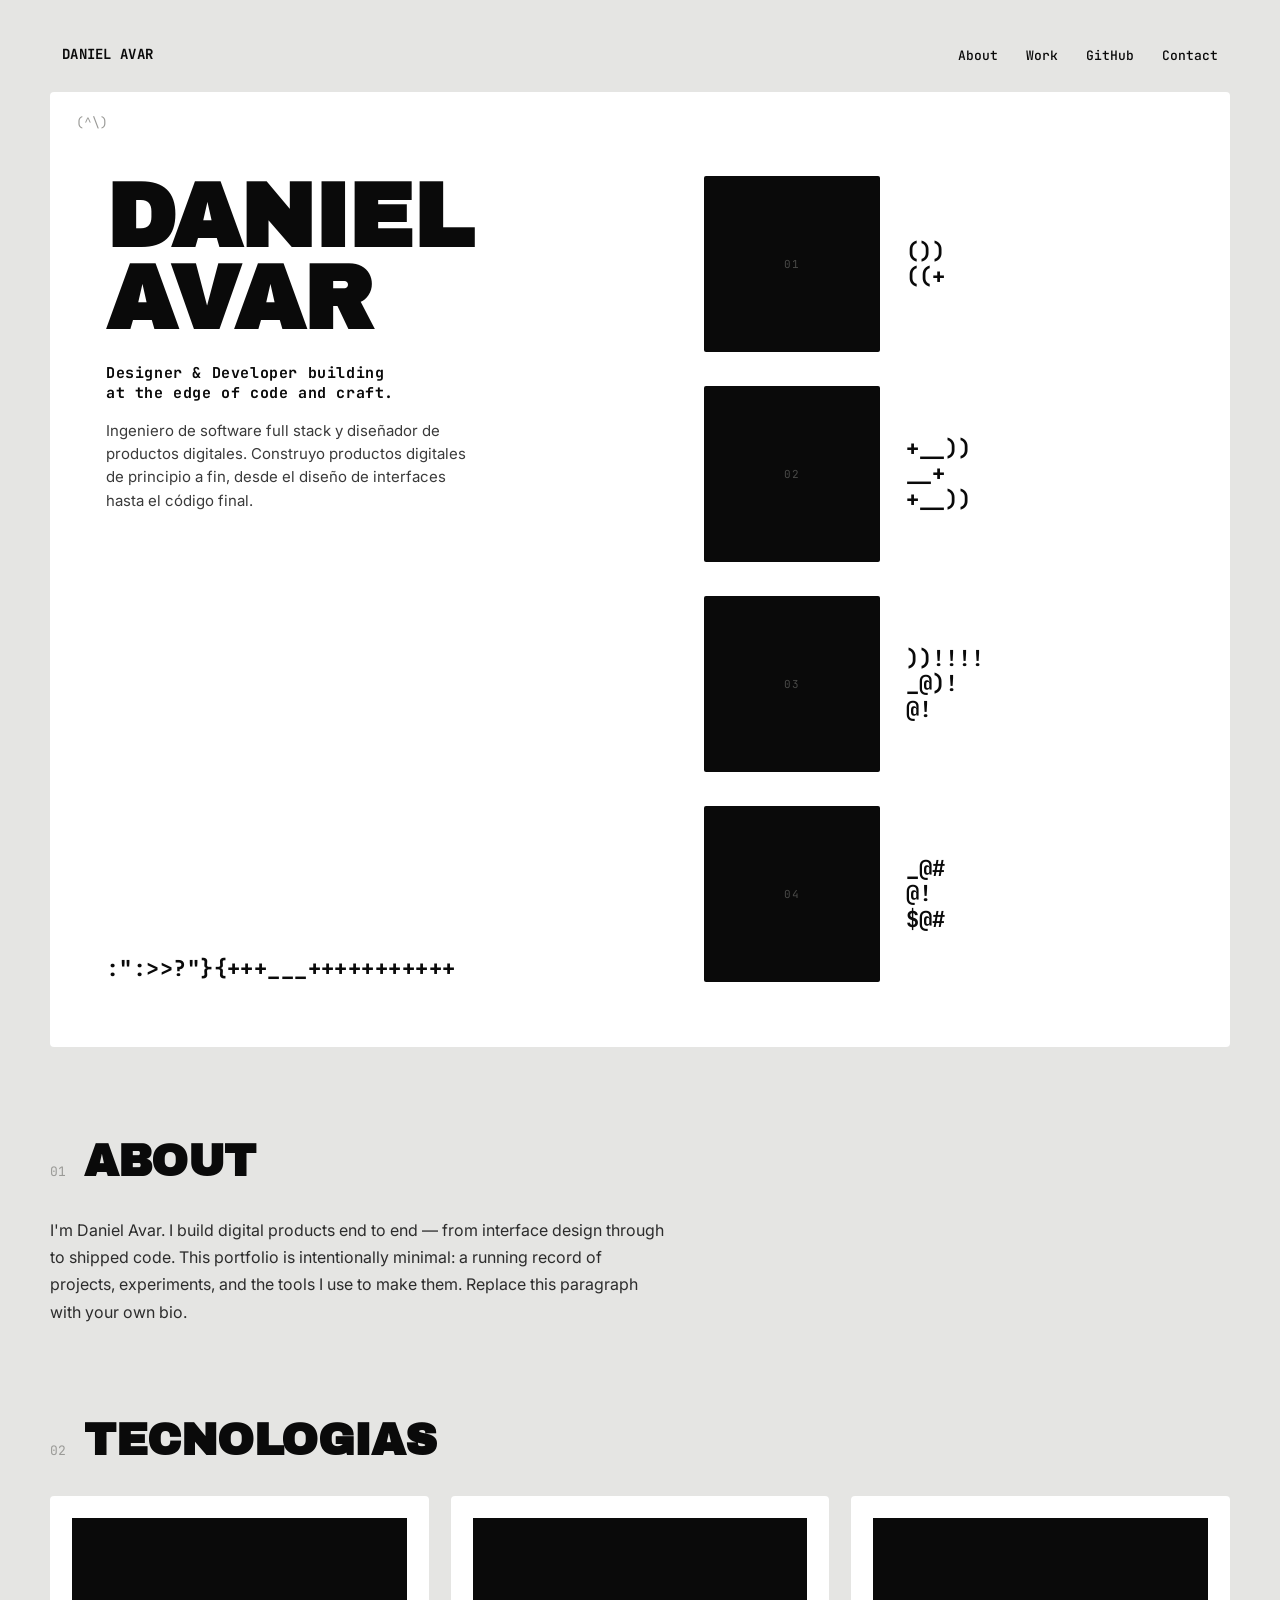
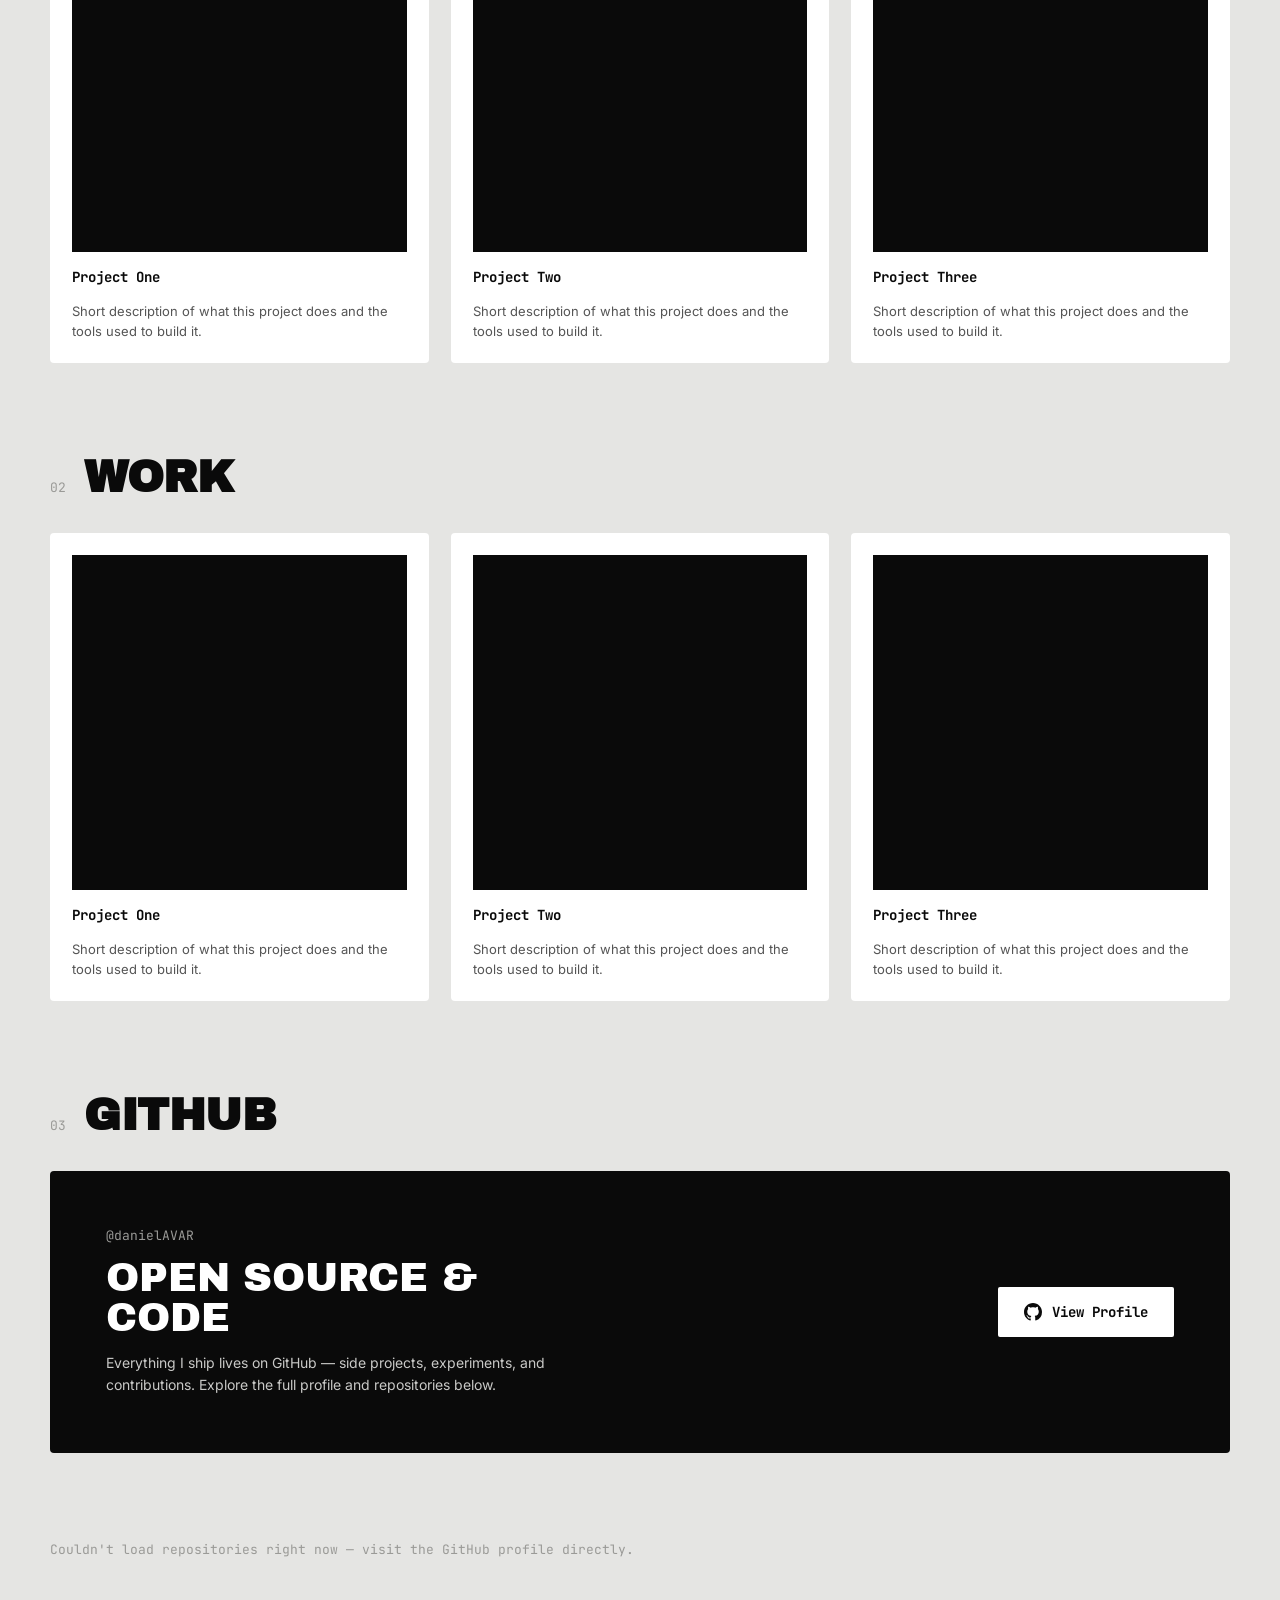
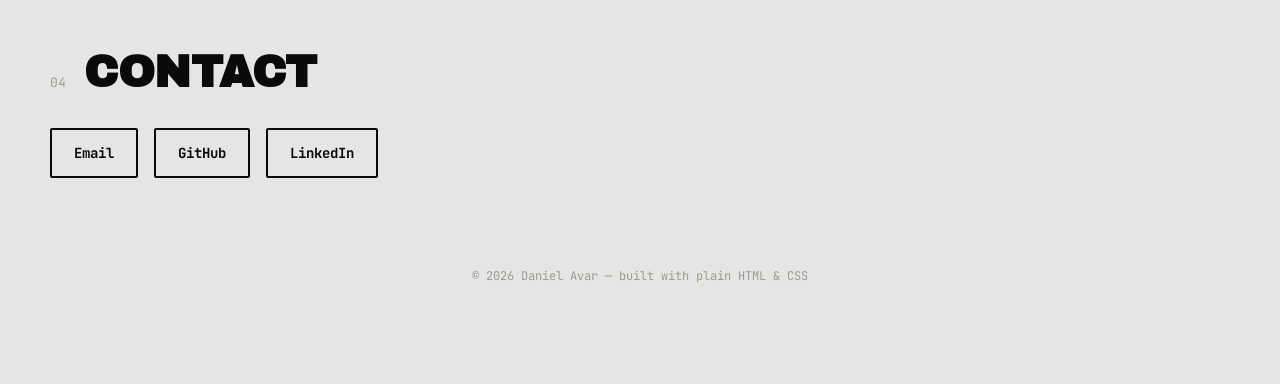
==== index.html @ 2616671c "initial commit" ====
<!DOCTYPE html>
<html lang="en">
<head>
<meta charset="UTF-8">
<meta name="viewport" content="width=device-width, initial-scale=1.0">
<title>Daniel Avar — Portfolio</title>
<link rel="preconnect" href="https://fonts.googleapis.com">
<link rel="preconnect" href="https://fonts.gstatic.com" crossorigin>
<link href="https://fonts.googleapis.com/css2?family=Archivo+Black&family=JetBrains+Mono:wght@500;700&family=Inter:wght@400;500;600;700&display=swap" rel="stylesheet">
<link rel="stylesheet" href="style.css">
<script src="script.js" defer></script>
</head>
<body>
<div class="wrap">

  <!-- NAV -->
  <nav class="nav">
    <div class="nav-name">DANIEL AVAR</div>
    <ul class="nav-links">
      <li><a href="#about">About</a></li>
      <li><a href="#work">Work</a></li>
      <li><a href="#github">GitHub</a></li>
      <li><a href="#contact">Contact</a></li>
    </ul>
  </nav>

  <!-- HERO / SLIDE-STYLE CARD -->
  <div class="card" id="top">
    <div class="page-index">(^\)</div>

    <div class="hero-grid">
      <div>
        <h1 class="title">Daniel<br>Avar</h1>
        <div class="role">Designer &amp; Developer building at the edge of code and craft.</div>
        <div class="blurb">
          Ingeniero de software full stack y diseñador de productos digitales. Construyo productos digitales de principio a fin, desde el diseño de interfaces hasta el código final.
        </div>
      </div>

      <div class="stack">
        <div class="stack-row">
          <div class="square"><span>01</span></div>
          <div class="glyphs">())<br>((+</div>
        </div>
        <div class="stack-row">
          <div class="square"><span>02</span></div>
          <div class="glyphs">+__))<br>__+<br>+__))</div>
        </div>
        <div class="stack-row">
          <div class="square"><span>03</span></div>
          <div class="glyphs">))!!!!<br>_@)!<br>@!</div>
        </div>
        <div class="stack-row">
          <div class="square"><span>04</span></div>
          <div class="glyphs">_@#<br>@!<br>$@#</div>
        </div>
        
      </div>
    </div>

    <div class="glyph-row">:":&gt;&gt;?"}{+++___+++++++++++</div>
  </div>

  <!-- ABOUT -->
  <section class="section" id="about">
    <div class="section-head">
      <span class="section-num">01</span>
      <h2 class="section-title">About</h2>
    </div>
    <p class="about-body">
      I'm Daniel Avar. I build digital products end to end — from interface
      design through to shipped code. This portfolio is intentionally minimal:
      a running record of projects, experiments, and the tools I use to make them.
      Replace this paragraph with your own bio.
    </p>
  </section>

  <!-- WORK / PROJECTS -->
  <section class="section" id="work">
    <div class="section-head">
      <span class="section-num">02</span>
      <h2 class="section-title">TECNOLOGIAS</h2>
    </div>
    <div class="projects">
      <div class="project-card">
        <div class="project-thumb"></div>
        <div class="project-name">Project One</div>
        <div class="project-desc">Short description of what this project does and the tools used to build it.</div>
      </div>
      <div class="project-card">
        <div class="project-thumb"></div>
        <div class="project-name">Project Two</div>
        <div class="project-desc">Short description of what this project does and the tools used to build it.</div>
      </div>
      <div class="project-card">
        <div class="project-thumb"></div>
        <div class="project-name">Project Three</div>
        <div class="project-desc">Short description of what this project does and the tools used to build it.</div>
      </div>
    </div>
  </section>

  <section class="section" id="work">
    <div class="section-head">
      <span class="section-num">02</span>
      <h2 class="section-title">Work</h2>
    </div>
    <div class="projects">
      <div class="project-card">
        <div class="project-thumb"></div>
        <div class="project-name">Project One</div>
        <div class="project-desc">Short description of what this project does and the tools used to build it.</div>
      </div>
      <div class="project-card">
        <div class="project-thumb"></div>
        <div class="project-name">Project Two</div>
        <div class="project-desc">Short description of what this project does and the tools used to build it.</div>
      </div>
      <div class="project-card">
        <div class="project-thumb"></div>
        <div class="project-name">Project Three</div>
        <div class="project-desc">Short description of what this project does and the tools used to build it.</div>
      </div>
    </div>
  </section>

  <!-- GITHUB -->
  <section class="section" id="github">
    <div class="section-head">
      <span class="section-num">03</span>
      <h2 class="section-title">GitHub</h2>
    </div>

    <div class="github-card">
      <div class="github-left">
        <div class="github-eyebrow">@danielAVAR</div>
        <div class="github-title">Open Source &amp; Code</div>
        <div class="github-desc">
          Everything I ship lives on GitHub — side projects, experiments, and
          contributions. Explore the full profile and repositories below.
        </div>
      </div>
      <a class="github-btn" href="https://github.com/danielAVAR" target="_blank" rel="noopener noreferrer">
        <svg viewBox="0 0 16 16" fill="currentColor" aria-hidden="true"><path d="M8 0C3.58 0 0 3.58 0 8c0 3.54 2.29 6.53 5.47 7.59.4.07.55-.17.55-.38
          0-.19-.01-.82-.01-1.49-2.01.37-2.53-.49-2.69-.94-.09-.23-.48-.94-.82-1.13-.28-.15-.68-.52-.01-.53.63-.01 1.08.58
          1.23.82.72 1.21 1.87.87 2.33.66.07-.52.28-.87.51-1.07-1.78-.2-3.64-.89-3.64-3.95
          0-.87.31-1.59.82-2.15-.08-.2-.36-1.02.08-2.12 0 0 .67-.21 2.2.82.64-.18 1.32-.27 2-.27.68
          0 1.36.09 2 .27 1.53-1.04 2.2-.82 2.2-.82.44 1.1.16 1.92.08 2.12.51.56.82 1.27.82
          2.15 0 3.07-1.87 3.75-3.65 3.95.29.25.54.73.54 1.48 0 1.07-.01 1.93-.01 2.2
          0 .21.15.46.55.38A8.01 8.01 0 0 0 16 8c0-4.42-3.58-8-8-8Z"/></svg>
        View Profile
      </a>
    </div>

    <div class="repos" id="repo-list"></div>
    <div class="repos-status" id="repo-status">Loading public repositories…</div>
  </section>

  <!-- CONTACT -->
  <section class="section" id="contact">
    <div class="section-head">
      <span class="section-num">04</span>
      <h2 class="section-title">Contact</h2>
    </div>
    <div class="contact-row">
      <a class="contact-link" href="mailto:you@example.com">Email</a>
      <a class="contact-link" href="https://github.com/danielAVAR" target="_blank" rel="noopener noreferrer">GitHub</a>
      <a class="contact-link" href="#" target="_blank" rel="noopener noreferrer">LinkedIn</a>
    </div>
  </section>

  <footer>© <span id="year"></span> Daniel Avar — built with plain HTML &amp; CSS</footer>
</div>

</body>
</html>
---- style.css ----
:root{
    --bg: #e5e5e3;
    --card: #ffffff;
    --ink: #0a0a0a;
    --mono: #0a0a0a;
    --muted: #9a9a97;
    --square: #0a0a0a;
    --accent: #0a0a0a;
  }

  *{ box-sizing: border-box; margin:0; padding:0; }

  html{ scroll-behavior: smooth; }

  body{
    background: var(--bg);
    color: var(--ink);
    font-family: 'Inter', system-ui, sans-serif;
    min-height: 100vh;
    padding: 40px 24px 100px;
  }

  .wrap{ max-width: 1180px; margin: 0 auto; }

  /* ---------- NAV ---------- */
  .nav{
    display:flex;
    justify-content: space-between;
    align-items:center;
    padding: 4px 12px 28px;
  }
  .nav-name{
    font-family:'JetBrains Mono', monospace;
    font-weight:700;
    letter-spacing: 0.02em;
    font-size: 14px;
  }
  .nav-links{ display:flex; gap: 28px; list-style:none; }
  .nav-links a{
    font-family:'JetBrains Mono', monospace;
    font-size: 13px;
    font-weight: 500;
    color: var(--ink);
    text-decoration:none;
    border-bottom: 2px solid transparent;
    padding-bottom: 2px;
    transition: border-color .2s ease;
  }
  .nav-links a:hover, .nav-links a:focus-visible{ border-color: var(--ink); }

  /* ---------- HERO CARD (slide-style) ---------- */
  .card{
    background: var(--card);
    border-radius: 4px;
    position: relative;
    padding: 56px 56px 64px;
    overflow: hidden;
  }
  .page-index{
    position:absolute;
    top: 22px;
    left: 26px;
    font-family:'JetBrains Mono', monospace;
    font-size: 13px;
    color: var(--muted);
  }

  .hero-grid{
    display:grid;
    grid-template-rows: 730px;
    grid-template-columns: 1.1fr 0.9fr;
    gap: 24px;
    align-items:start;
    margin-top: 28px;
  }

  h1.title{
    font-family: 'Archivo Black', sans-serif;
    font-size: clamp(52px, 7vw, 92px);
    line-height: 0.92;
    letter-spacing: -0.01em;
    text-transform: uppercase;
  }

  .role{
    font-family:'JetBrains Mono', monospace;
    font-weight: 700;
    font-size: 15px;
    letter-spacing: 0.04em;
    margin-top: 22px;
    max-width: 34ch;
  }

  .blurb{
    font-family:'Inter', sans-serif;
    font-size: 15px;
    color: #3a3a3a;
    line-height: 1.55;
    max-width: 42ch;
    margin-top: 16px;
  }

  .glyph-row{
    margin-top: 48px;
    font-family:'JetBrains Mono', monospace;
    font-weight: 700;
    font-size: 22px;
    letter-spacing: 0.02em;
    word-break: break-all;
  }

  /* image / project stack */
  .stack{
    display:flex;
    flex-direction:column;
    gap: 34px;
  }
  .stack-row{
    display:grid;
    grid-template-columns: 176px 1fr;
    align-items:center;
    column-gap: 26px;
  }
  .square{
    width: 176px;
    height: 176px;
    background: var(--square);
    border-radius: 2px;
    display:flex;
    align-items:center;
    justify-content:center;
    position:relative;
    overflow:hidden;
  }
  .square span{
    font-family:'JetBrains Mono', monospace;
    color: #4a4a48;
    font-size: 11px;
    letter-spacing: 0.08em;
  }
  .glyphs{
    font-family:'JetBrains Mono', monospace;
    font-weight: 700;
    font-size: 22px;
    line-height: 1.15;
  }

  /* ---------- SECTION HEADERS ---------- */
  .section{
    margin-top: 90px;
  }
  .section-head{
    display:flex;
    align-items:baseline;
    gap: 18px;
    margin-bottom: 32px;
  }
  .section-num{
    font-family:'JetBrains Mono', monospace;
    color: var(--muted);
    font-size: 13px;
  }
  .section-title{
    font-family:'Archivo Black', sans-serif;
    text-transform: uppercase;
    font-size: clamp(28px, 4vw, 44px);
    letter-spacing: -0.01em;
  }

  /* ---------- ABOUT ---------- */
  .about-body{
    max-width: 62ch;
    font-size: 16px;
    line-height: 1.7;
    color: #2c2c2c;
  }

  /* ---------- PROJECTS ---------- */
  .projects{
    display:grid;
    grid-template-columns: repeat(auto-fit, minmax(240px, 1fr));
    gap: 22px;
  }
  .project-card{
    background: var(--card);
    border-radius: 4px;
    padding: 22px;
    display:flex;
    flex-direction:column;
    gap: 16px;
    transition: transform .2s ease;
  }
  .project-card:hover{ transform: translateY(-4px); }
  .project-thumb{
    width:100%;
    aspect-ratio: 1 / 1;
    background: var(--square);
  }
  .project-name{
    font-family:'JetBrains Mono', monospace;
    font-weight: 700;
    font-size: 14px;
  }
  .project-desc{
    font-size: 13px;
    color: #555;
    line-height: 1.5;
  }

  /* ---------- GITHUB SECTION ---------- */
  .github-card{
    background: var(--ink);
    color: #fff;
    border-radius: 4px;
    padding: 56px;
    display:flex;
    flex-wrap:wrap;
    justify-content: space-between;
    align-items:center;
    gap: 32px;
  }
  .github-left{ max-width: 46ch; }
  .github-eyebrow{
    font-family:'JetBrains Mono', monospace;
    color:#9a9a97;
    font-size: 13px;
    margin-bottom: 14px;
  }
  .github-title{
    font-family: 'Archivo Black', sans-serif;
    text-transform: uppercase;
    font-size: clamp(28px, 4vw, 40px);
    line-height: 1;
  }
  .github-desc{
    margin-top: 14px;
    font-size: 14px;
    color: #c9c9c7;
    line-height: 1.6;
  }
  .github-btn{
    font-family:'JetBrains Mono', monospace;
    font-weight:700;
    font-size: 14px;
    color: var(--ink);
    background: #fff;
    text-decoration:none;
    padding: 16px 26px;
    border-radius: 2px;
    display:inline-flex;
    align-items:center;
    gap: 10px;
    transition: transform .15s ease, background .2s ease;
  }
  .github-btn:hover{ background: #e5e5e3; transform: translateX(2px); }
  .github-btn svg{ width:18px; height:18px; }

  .repos{
    margin-top: 44px;
    display:grid;
    grid-template-columns: repeat(auto-fit, minmax(230px, 1fr));
    gap: 14px;
  }
  .repo-card{
    background: #171717;
    border: 1px solid #2a2a2a;
    border-radius: 3px;
    padding: 18px 20px;
  }
  .repo-name{
    font-family:'JetBrains Mono', monospace;
    font-weight:700;
    font-size: 14px;
    color:#fff;
    text-decoration:none;
  }
  .repo-name:hover{ text-decoration: underline; }
  .repo-desc{
    margin-top: 8px;
    font-size: 12.5px;
    color:#9a9a97;
    line-height: 1.5;
    min-height: 32px;
  }
  .repo-meta{
    margin-top: 12px;
    display:flex;
    gap: 14px;
    font-family:'JetBrains Mono', monospace;
    font-size: 11px;
    color:#7a7a78;
  }
  .repos-status{
    font-family:'JetBrains Mono', monospace;
    font-size: 13px;
    color:#9a9a97;
    margin-top: 44px;
  }

  /* ---------- CONTACT ---------- */
  .contact-row{
    display:flex;
    flex-wrap:wrap;
    gap: 16px;
  }
  .contact-link{
    font-family:'JetBrains Mono', monospace;
    font-weight: 700;
    font-size: 14px;
    color: var(--ink);
    text-decoration:none;
    padding: 14px 22px;
    border: 2px solid var(--ink);
    border-radius: 2px;
    transition: background .2s ease, color .2s ease;
  }
  .contact-link:hover{ background: var(--ink); color:#fff; }

  footer{
    margin-top: 90px;
    text-align:center;
    font-family:'JetBrains Mono', monospace;
    font-size: 12px;
    color: var(--muted);
  }

  @media (max-width: 720px){
    .hero-grid{ grid-template-columns: 1fr; }
    .card{ padding: 36px 22px 44px; }
    .stack-row{ grid-template-columns: 110px 1fr; column-gap:16px; }
    .square{ width:110px; height:110px; }
    .glyphs{ font-size:15px; }
    .glyph-row{ font-size:15px; }
    .github-card{ padding: 34px 24px; }
    .nav{ flex-direction:column; align-items:flex-start; gap:14px; }
  }
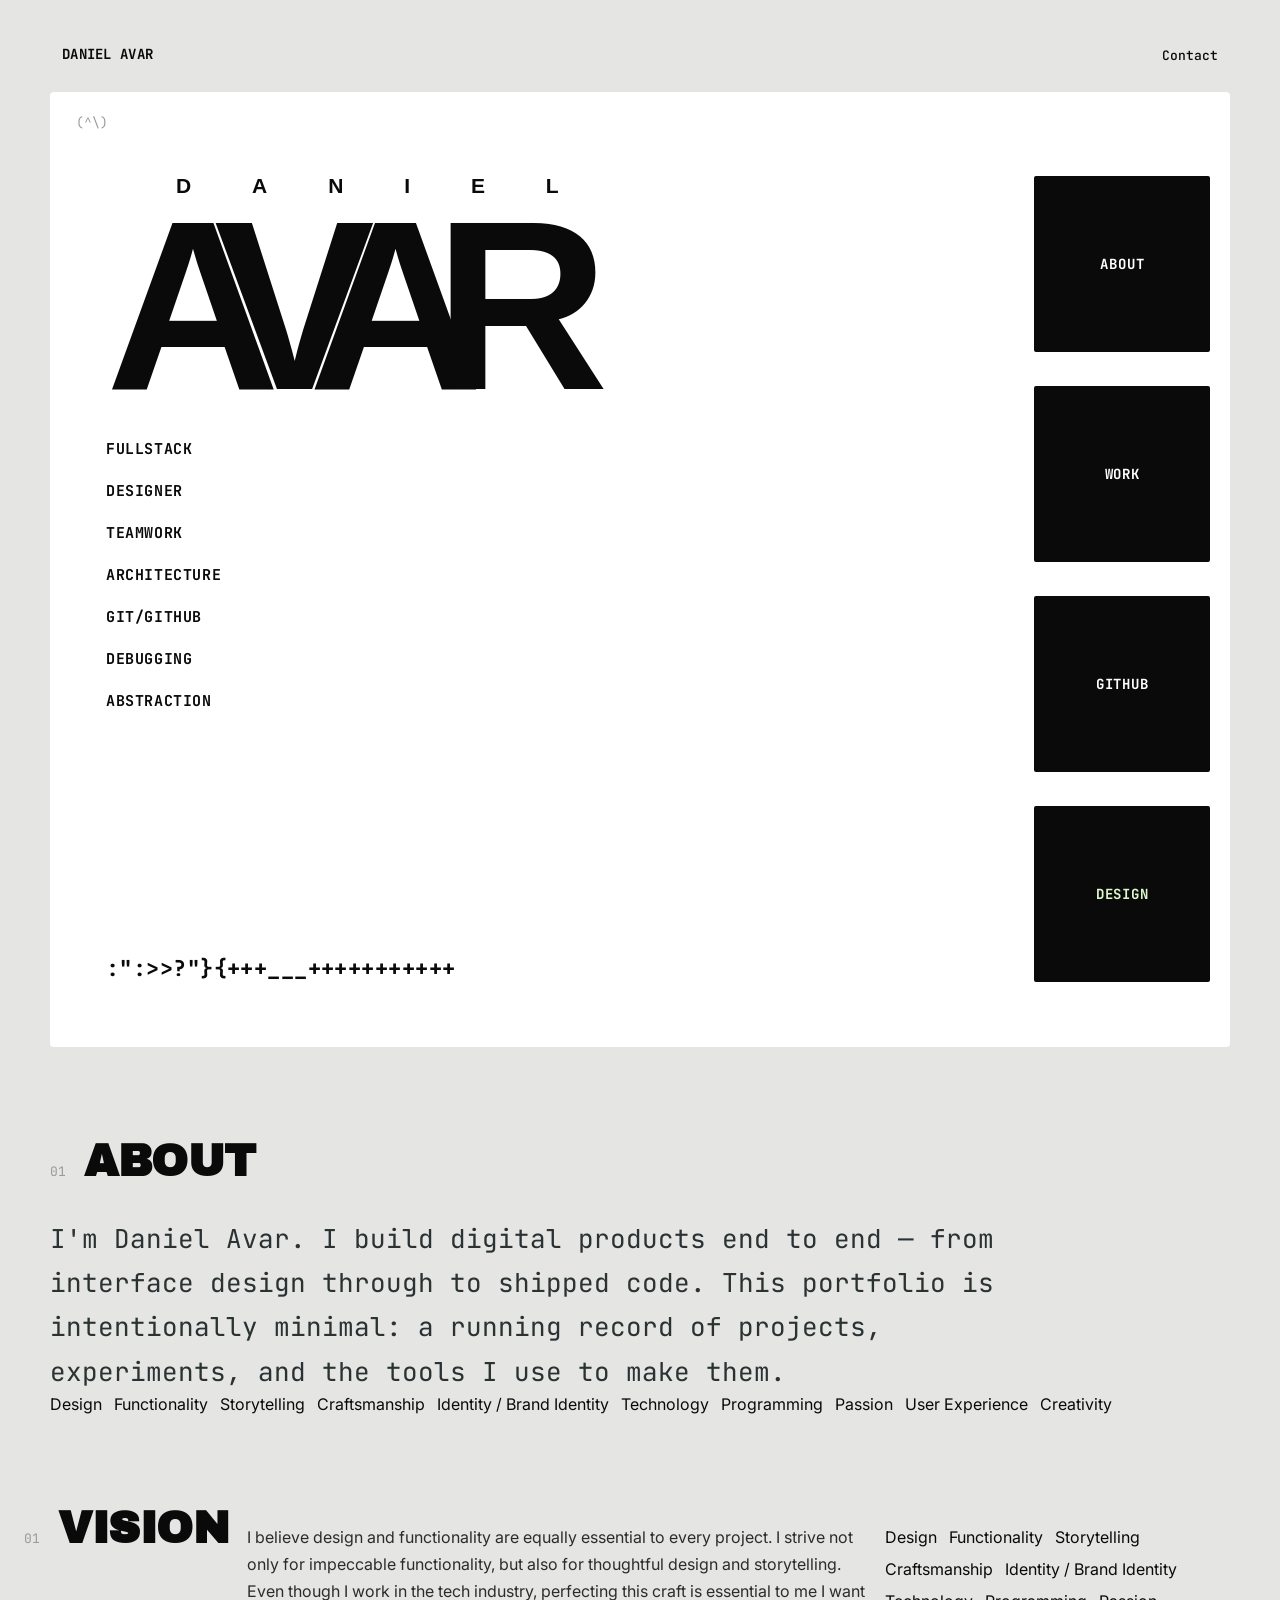
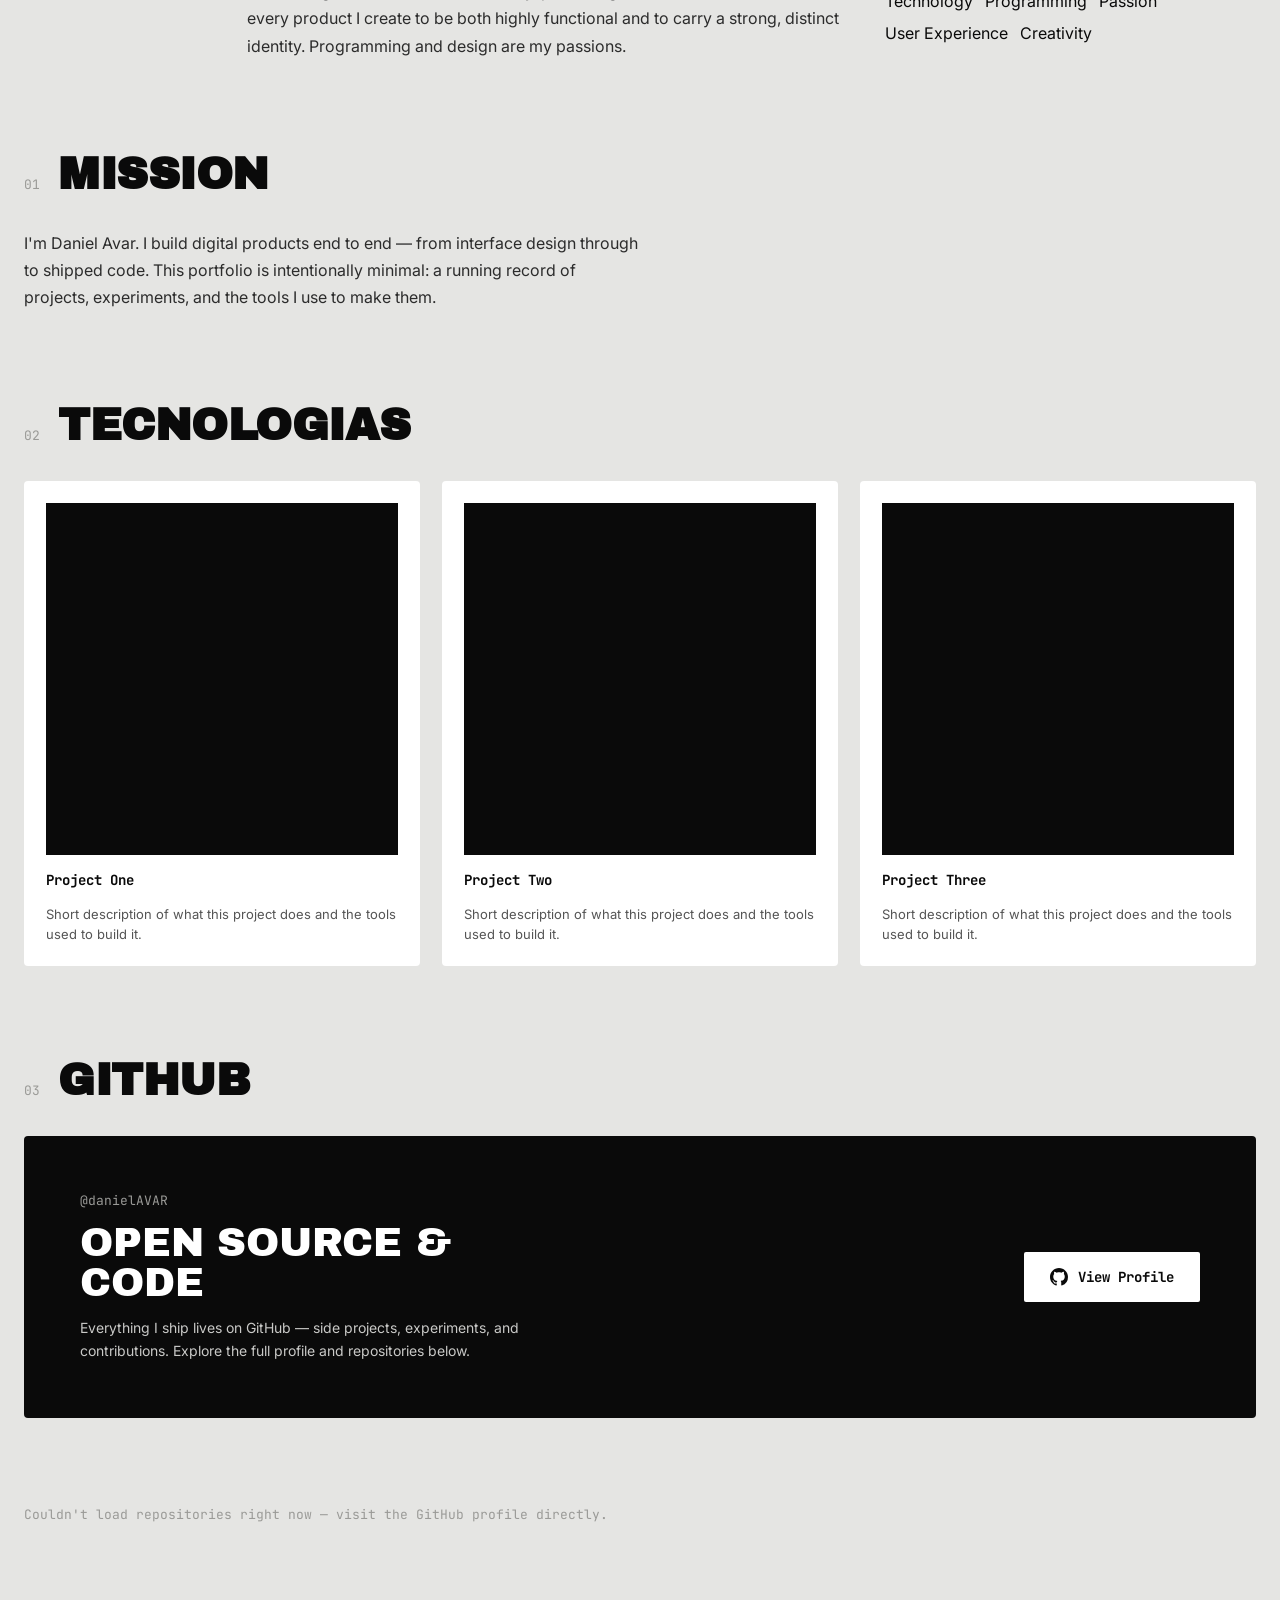
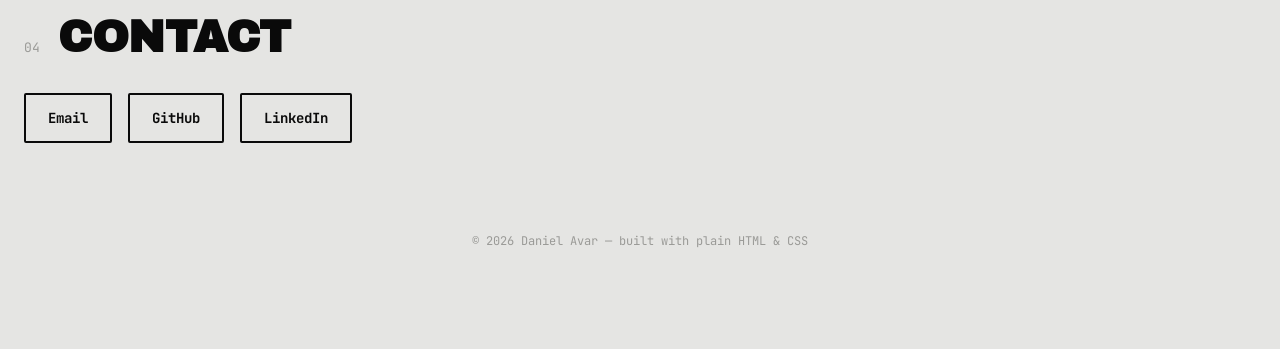
==== commit 4bee5065: "feat: polished design, some things still in progress" ====
--- a/index.html
+++ b/index.html
@@ -17,41 +17,50 @@
   <nav class="nav">
     <div class="nav-name">DANIEL AVAR</div>
     <ul class="nav-links">
-      <li><a href="#about">About</a></li>
-      <li><a href="#work">Work</a></li>
-      <li><a href="#github">GitHub</a></li>
       <li><a href="#contact">Contact</a></li>
     </ul>
   </nav>
 
-  <!-- HERO / SLIDE-STYLE CARD -->
   <div class="card" id="top">
     <div class="page-index">(^\)</div>
 
     <div class="hero-grid">
       <div>
-        <h1 class="title">Daniel<br>Avar</h1>
-        <div class="role">Designer &amp; Developer building at the edge of code and craft.</div>
-        <div class="blurb">
-          Ingeniero de software full stack y diseñador de productos digitales. Construyo productos digitales de principio a fin, desde el diseño de interfaces hasta el código final.
-        </div>
+        <h1 class="title">Daniel</h1>
+       <h1 class="title-2">AVAR</h1>
+        <div class="role">FULLSTACK</div>
+        <div class="role">DESIGNER</div>
+        <div class="role">TEAMWORK</div>
+        <div class="role">ARCHITECTURE</div>
+        <div class="role">GIT/GITHUB</div>
+        <div class="role">DEBUGGING</div>
+        <div class="role">ABSTRACTION</div>
+
+
+
+
       </div>
 
       <div class="stack">
         <div class="stack-row">
-          <div class="square"><span>01</span></div>
+          <div class="square"><span> <a href="#about" class = "button-index">ABOUT</a> </span></div>
           <div class="glyphs">())<br>((+</div>
         </div>
-        <div class="stack-row">
-          <div class="square"><span>02</span></div>
+
+        <div class="stack-row">
+          <div class="square"><span> <a href="#work" class = "button-index">WORK</a> </span></div>
           <div class="glyphs">+__))<br>__+<br>+__))</div>
         </div>
-        <div class="stack-row">
-          <div class="square"><span>03</span></div>
+
+        <div class="stack-row">
+          <div class="square"><span> <a href="#github" class = "button-index">GITHUB</a> </span></div>
           <div class="glyphs">))!!!!<br>_@)!<br>@!</div>
         </div>
-        <div class="stack-row">
-          <div class="square"><span>04</span></div>
+
+        <div class="stack-row">
+          <div class="square"><span>   
+             <a href="brige.html" class ="button-link">DESIGN</a>
+        </span></div>
           <div class="glyphs">_@#<br>@!<br>$@#</div>
         </div>
         
@@ -67,14 +76,76 @@
       <span class="section-num">01</span>
       <h2 class="section-title">About</h2>
     </div>
-    <p class="about-body">
+    <p class="about-body-1">
       I'm Daniel Avar. I build digital products end to end — from interface
       design through to shipped code. This portfolio is intentionally minimal:
       a running record of projects, experiments, and the tools I use to make them.
-      Replace this paragraph with your own bio.
     </p>
-  </section>
-
+
+         <div>
+        <ul class = "vision-list">
+          <li>Design</li>
+          <li>Functionality</li>
+          <li>Storytelling</li>
+          <li>Craftsmanship</li>
+          <li>Identity / Brand Identity</li>
+          <li>Technology</li>
+          <li>Programming</li>
+          <li>Passion</li>
+          <li>User Experience</li>
+          <li>Creativity</li>
+        </ul>
+      </div>
+
+    </div>
+  </section>
+
+  <section class="section" id="about">
+    <div class="section-head">
+      <span class="section-num">01</span>
+      <h2 class="section-title">VISION</h2>
+
+ 
+    <p class="about-body-2">
+      I believe design and functionality are equally essential to every project. 
+      I strive not only for impeccable functionality, 
+      but also for thoughtful design and storytelling. Even though I work in the tech industry, 
+      perfecting this craft is essential to me  I want every product I create to be both highly functional and to carry a strong, 
+      distinct identity. Programming and design are my passions.
+    </p>
+
+         <div>
+        <ul class = "vision-list">
+          <li>Design</li>
+          <li>Functionality</li>
+          <li>Storytelling</li>
+          <li>Craftsmanship</li>
+          <li>Identity / Brand Identity</li>
+          <li>Technology</li>
+          <li>Programming</li>
+          <li>Passion</li>
+          <li>User Experience</li>
+          <li>Creativity</li>
+        </ul>
+      </div>
+
+    </div>
+  </section>
+
+  <section class="section" id="about">
+    <div class="section-head">
+      <span class="section-num">01</span>
+      <h2 class="section-title">MISSION</h2>
+    </div>
+    <p class="about-body-3">
+      I'm Daniel Avar. I build digital products end to end — from interface
+      design through to shipped code. This portfolio is intentionally minimal:
+      a running record of projects, experiments, and the tools I use to make them.
+    </p>
+  </section>
+
+
+ 
   <!-- WORK / PROJECTS -->
   <section class="section" id="work">
     <div class="section-head">
@@ -100,29 +171,7 @@
     </div>
   </section>
 
-  <section class="section" id="work">
-    <div class="section-head">
-      <span class="section-num">02</span>
-      <h2 class="section-title">Work</h2>
-    </div>
-    <div class="projects">
-      <div class="project-card">
-        <div class="project-thumb"></div>
-        <div class="project-name">Project One</div>
-        <div class="project-desc">Short description of what this project does and the tools used to build it.</div>
-      </div>
-      <div class="project-card">
-        <div class="project-thumb"></div>
-        <div class="project-name">Project Two</div>
-        <div class="project-desc">Short description of what this project does and the tools used to build it.</div>
-      </div>
-      <div class="project-card">
-        <div class="project-thumb"></div>
-        <div class="project-name">Project Three</div>
-        <div class="project-desc">Short description of what this project does and the tools used to build it.</div>
-      </div>
-    </div>
-  </section>
+
 
   <!-- GITHUB -->
   <section class="section" id="github">
--- a/style.css
+++ b/style.css
@@ -76,11 +76,24 @@
   }
 
   h1.title{
-    font-family: 'Archivo Black', sans-serif;
-    font-size: clamp(52px, 7vw, 92px);
+    font-family: 'Archivo ', sans-serif;
+    font-size: clamp(21px, 7vw, 2px);
     line-height: 0.92;
     letter-spacing: -0.01em;
     text-transform: uppercase;
+    letter-spacing: 2.9em;
+
+    transform: translateX(70px);
+
+  }
+
+  .title-2{
+    font-family: Arial Impact, Haettenschweiler, 'Arial Narrow Bold', sans-serif, Helvetica, sans-serif ;
+    font-size: clamp(241px, 7vw, 450px);
+    line-height: 0.92;
+    letter-spacing: -0.01em;
+    text-transform: uppercase;
+    letter-spacing: -0.2em
   }
 
   .role{
@@ -118,9 +131,9 @@
   }
   .stack-row{
     display:grid;
-    grid-template-columns: 176px 1fr;
+    grid-template-columns: 1760px 1fr;
     align-items:center;
-    column-gap: 26px;
+    column-gap: -306px;
   }
   .square{
     width: 176px;
@@ -132,6 +145,9 @@
     justify-content:center;
     position:relative;
     overflow:hidden;
+
+    transform: translateX(450px);
+
   }
   .square span{
     font-family:'JetBrains Mono', monospace;
@@ -169,12 +185,30 @@
   }
 
   /* ---------- ABOUT ---------- */
-  .about-body{
+  .about-body-1{
+    font-family: 'JetBrains Mono', monospace;
+    max-width: 62ch;
+    font-size: 26px;
+    line-height: 1.7;
+    color: #2b3233;
+  }
+
+
+    .about-body-2{
     max-width: 62ch;
     font-size: 16px;
     line-height: 1.7;
     color: #2c2c2c;
   }
+
+
+    .about-body-3{
+    max-width: 62ch;
+    font-size: 16px;
+    line-height: 1.7;
+    color: #2c2c2c;
+  }
+
 
   /* ---------- PROJECTS ---------- */
   .projects{
@@ -335,3 +369,75 @@
     .github-card{ padding: 34px 24px; }
     .nav{ flex-direction:column; align-items:flex-start; gap:14px; }
   }
+
+.button-link {
+  font-family: 'JetBrains Mono', monospace;
+  font-weight: 700;
+  font-size: 14px;
+  color: rgb(222, 248, 203);
+  text-decoration: none;
+  padding: 14px 22px;
+  border: 2px solid var(--ink);
+  border-radius: 2px;
+
+  display: inline-block;
+}
+
+/* Start the animation when hovering */
+.button-link:hover {
+  animation: colorLoop 5s infinite;
+}
+
+/* The animation itself */
+@keyframes colorLoop {
+  0% {
+    color: rgb(0, 255, 76);
+  }
+
+  25% {
+    color: rgb(0, 255, 179);
+  }
+
+  50% {
+    color: rgb(170, 218, 26);
+  }
+
+  75% {
+    color: rgb(102, 189, 3);
+  }
+
+  100% {
+    color: rgb(68, 255, 0);
+  }
+}
+
+
+
+.button-index {
+  display: inline-block;
+
+  font-family: 'JetBrains Mono', monospace;
+  font-weight: 700;
+  font-size: 14px;
+  color: white;
+  text-decoration: none;
+
+  padding: 14px 22px;
+  border: 2px solid var(--ink);
+  border-radius: 2px;
+
+  transition: transform 0.3s ease;
+}
+
+.button-index:hover {
+  transform: scale(1.2);
+}
+
+ul {
+  display: flex;
+  flex-wrap: wrap;      /* let items wrap to a new line if there's not enough space */
+  gap: 12px;            /* spacing between items */
+  list-style: none;     /* optional: removes the bullets */
+  padding: 0;
+  margin: 0;
+}
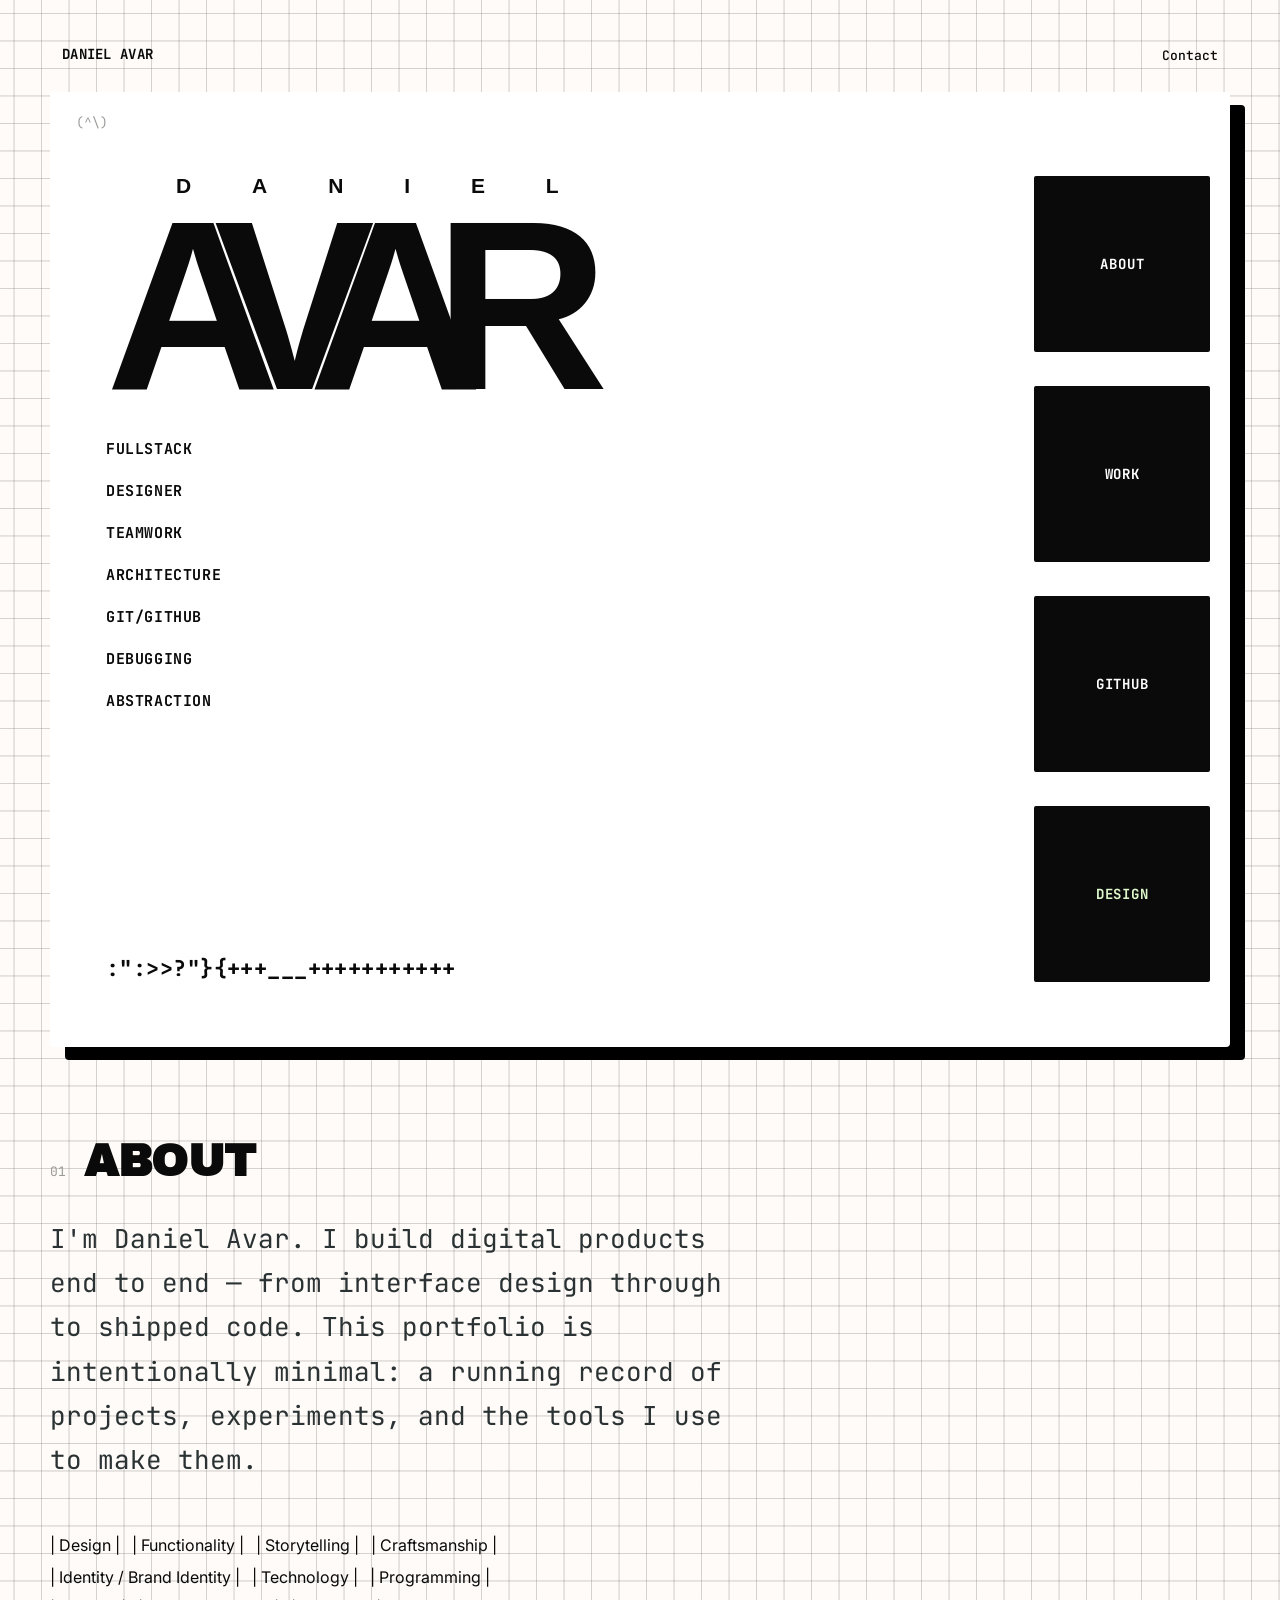
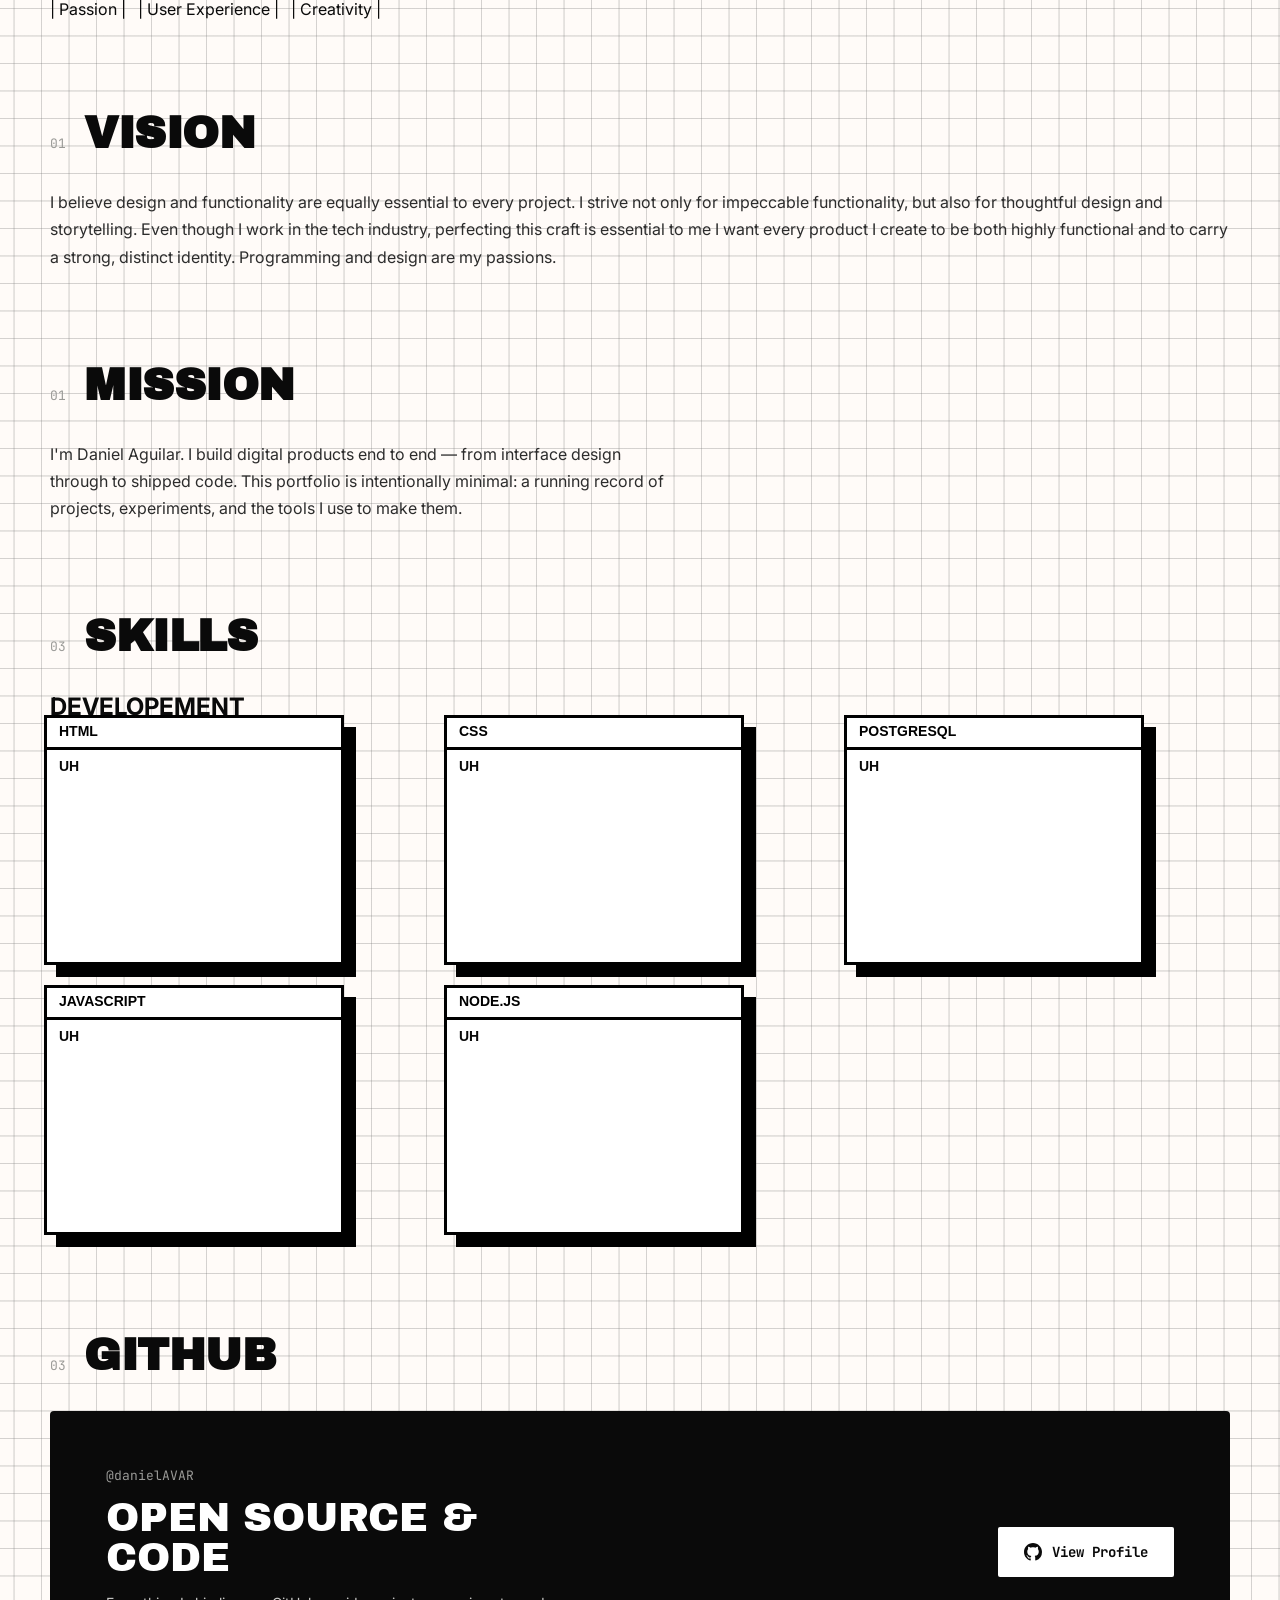
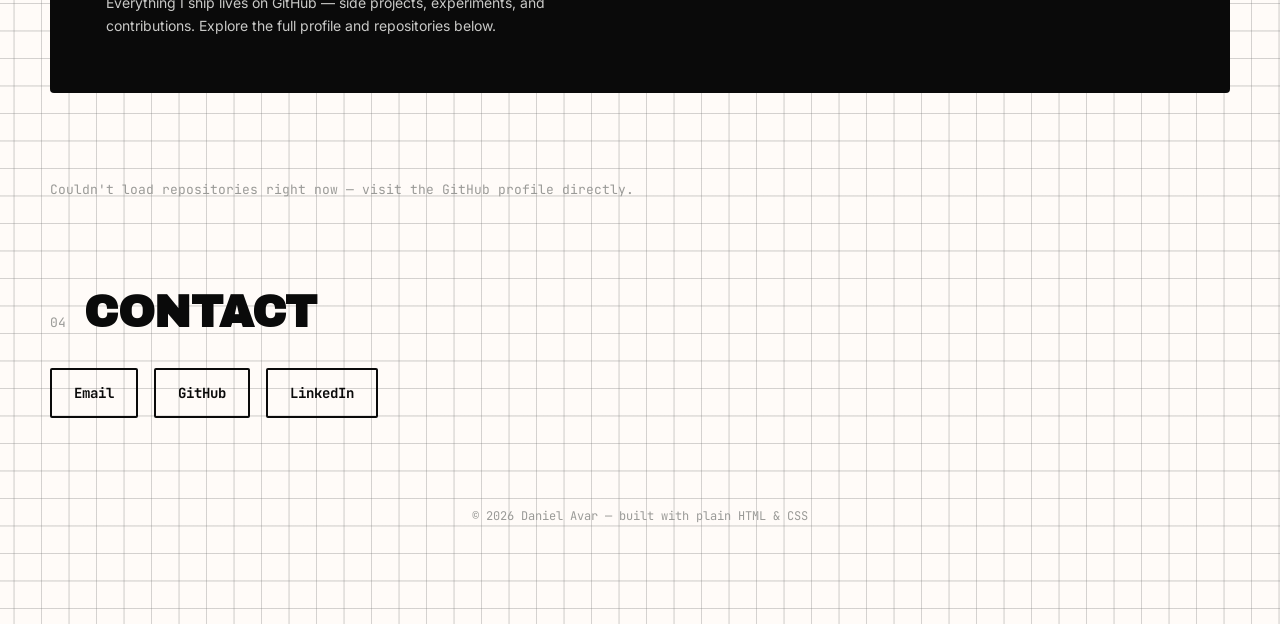
==== commit 2b7a3595: "feat: agregue orden" ====
--- a/index.html
+++ b/index.html
@@ -7,10 +7,11 @@
 <link rel="preconnect" href="https://fonts.googleapis.com">
 <link rel="preconnect" href="https://fonts.gstatic.com" crossorigin>
 <link href="https://fonts.googleapis.com/css2?family=Archivo+Black&family=JetBrains+Mono:wght@500;700&family=Inter:wght@400;500;600;700&display=swap" rel="stylesheet">
-<link rel="stylesheet" href="style.css">
+<link rel="stylesheet" href="CSS/style.css">
+<link rel="stylesheet" href="CSS/style-2.css">
 <script src="script.js" defer></script>
 </head>
-<body>
+<body class="container">
 <div class="wrap">
 
   <!-- NAV -->
@@ -70,41 +71,55 @@
     <div class="glyph-row">:":&gt;&gt;?"}{+++___+++++++++++</div>
   </div>
 
+
+
+
+
+
   <!-- ABOUT -->
   <section class="section" id="about">
     <div class="section-head">
       <span class="section-num">01</span>
       <h2 class="section-title">About</h2>
     </div>
+
+
     <p class="about-body-1">
       I'm Daniel Avar. I build digital products end to end — from interface
       design through to shipped code. This portfolio is intentionally minimal:
       a running record of projects, experiments, and the tools I use to make them.
     </p>
 
+
          <div>
         <ul class = "vision-list">
-          <li>Design</li>
-          <li>Functionality</li>
-          <li>Storytelling</li>
-          <li>Craftsmanship</li>
-          <li>Identity / Brand Identity</li>
-          <li>Technology</li>
-          <li>Programming</li>
-          <li>Passion</li>
-          <li>User Experience</li>
-          <li>Creativity</li>
+          <li>| Design |</li>
+          <li>| Functionality |</li>
+          <li>| Storytelling |</li>
+          <li>| Craftsmanship |</li>
+          <li>| Identity / Brand Identity |</li>
+          <li>| Technology |</li>
+          <li>| Programming |</li>
+          <li>| Passion |</li>
+          <li>| User Experience |</li>
+          <li>| Creativity |</li>
         </ul>
       </div>
 
-    </div>
-  </section>
+  </section>
+
+
+
+
+
+
+
 
   <section class="section" id="about">
     <div class="section-head">
       <span class="section-num">01</span>
       <h2 class="section-title">VISION</h2>
-
+    </div>
  
     <p class="about-body-2">
       I believe design and functionality are equally essential to every project. 
@@ -114,22 +129,9 @@
       distinct identity. Programming and design are my passions.
     </p>
 
-         <div>
-        <ul class = "vision-list">
-          <li>Design</li>
-          <li>Functionality</li>
-          <li>Storytelling</li>
-          <li>Craftsmanship</li>
-          <li>Identity / Brand Identity</li>
-          <li>Technology</li>
-          <li>Programming</li>
-          <li>Passion</li>
-          <li>User Experience</li>
-          <li>Creativity</li>
-        </ul>
-      </div>
-
-    </div>
+
+
+    
   </section>
 
   <section class="section" id="about">
@@ -138,7 +140,7 @@
       <h2 class="section-title">MISSION</h2>
     </div>
     <p class="about-body-3">
-      I'm Daniel Avar. I build digital products end to end — from interface
+      I'm Daniel Aguilar. I build digital products end to end — from interface
       design through to shipped code. This portfolio is intentionally minimal:
       a running record of projects, experiments, and the tools I use to make them.
     </p>
@@ -147,28 +149,69 @@
 
  
   <!-- WORK / PROJECTS -->
-  <section class="section" id="work">
-    <div class="section-head">
-      <span class="section-num">02</span>
-      <h2 class="section-title">TECNOLOGIAS</h2>
-    </div>
-    <div class="projects">
-      <div class="project-card">
-        <div class="project-thumb"></div>
-        <div class="project-name">Project One</div>
-        <div class="project-desc">Short description of what this project does and the tools used to build it.</div>
-      </div>
-      <div class="project-card">
-        <div class="project-thumb"></div>
-        <div class="project-name">Project Two</div>
-        <div class="project-desc">Short description of what this project does and the tools used to build it.</div>
-      </div>
-      <div class="project-card">
-        <div class="project-thumb"></div>
-        <div class="project-name">Project Three</div>
-        <div class="project-desc">Short description of what this project does and the tools used to build it.</div>
-      </div>
-    </div>
+  <section class="section2" id="work">
+    <div class="section-head">
+      <span class="section-num">03</span>
+      <h2 class="section-title">SKILLS</h2>
+    </div>
+    <h2>DEVELOPEMENT</h2>
+
+  <div class="grid-skills">
+      <article >
+      <div class="card2">
+        <div class="head2">HTML</div>
+          <div class="content2">
+             UH
+       <br />
+       </div>
+    </div>
+   </article>
+   
+  <article >
+      <div class="card2">
+        <div class="head2">CSS</div>
+          <div class="content2">
+             UH
+       <br />
+       </div>
+    </div>
+   </article>
+
+  <article >
+      <div class="card2">
+        <div class="head2">POSTGRESQL</div>
+          <div class="content2">
+             UH
+       <br />
+       </div>
+    </div>
+   </article>
+
+  <article >
+      <div class="card2">
+        <div class="head2">JAVASCRIPT</div>
+          <div class="content2">
+             UH
+       <br />
+       </div>
+    </div>
+   </article>
+
+  <article >
+      <div class="card2">
+        <div class="head2">NODE.JS</div>
+          <div class="content2">
+             UH
+       <br />
+       </div>
+    </div>
+   </article>
+  </div>
+
+
+
+
+
   </section>
 
 
--- a/CSS/style.css
+++ b/CSS/style.css
@@ -0,0 +1,487 @@
+
+  :root{
+    --bg: #e5e5e3;
+    --card: #ffffff;
+    --ink: #0a0a0a;
+    --mono: #0a0a0a;
+    --muted: #9a9a97;
+    --square: #0a0a0a;
+    --accent: #0a0a0a;
+  }
+
+  *{ box-sizing: border-box; margin:0; padding:0; }
+
+  html{ scroll-behavior: smooth; }
+
+  body{
+    background: var(--bg);
+    color: var(--ink);
+    font-family: 'Inter', system-ui, sans-serif;
+    min-height: 100vh;
+    padding: 40px 24px 100px;
+  }
+
+  .wrap{ max-width: 1180px; margin: 0 auto; }
+
+  /* ---------- NAV ---------- */
+  .nav{
+    display:flex;
+    justify-content: space-between;
+    align-items:center;
+    padding: 4px 12px 28px;
+  }
+  .nav-name{
+    font-family:'JetBrains Mono', monospace;
+    font-weight:700;
+    letter-spacing: 0.02em;
+    font-size: 14px;
+  }
+  .nav-links{ display:flex; gap: 28px; list-style:none; }
+  .nav-links a{
+    font-family:'JetBrains Mono', monospace;
+    font-size: 13px;
+    font-weight: 500;
+    color: var(--ink);
+    text-decoration:none;
+    border-bottom: 2px solid transparent;
+    padding-bottom: 2px;
+    transition: border-color .2s ease;
+  }
+  .nav-links a:hover, .nav-links a:focus-visible{ border-color: var(--ink); }
+
+  /* ---------- HERO CARD (slide-style) ---------- */
+  .card{
+    background: var(--card);
+    border-radius: 4px;
+    position: relative;
+    padding: 56px 56px 64px;
+    overflow: hidden;
+    box-shadow: 15px 13px 0 #000000;
+
+  }
+  .page-index{
+    position:absolute;
+    top: 22px;
+    left: 26px;
+    font-family:'JetBrains Mono', monospace;
+    font-size: 13px;
+    color: var(--muted);
+  }
+
+  .hero-grid{
+    display:grid;
+    grid-template-rows: 730px;
+    grid-template-columns: 1.1fr 0.9fr;
+    gap: 24px;
+    align-items:start;
+    margin-top: 28px;
+  }
+
+  h1.title{
+    font-family: 'Archivo ', sans-serif;
+    font-size: clamp(21px, 7vw, 2px);
+    line-height: 0.92;
+    letter-spacing: -0.01em;
+    text-transform: uppercase;
+    letter-spacing: 2.9em;
+
+    transform: translateX(70px);
+
+  }
+
+  .title-2{
+    font-family: Arial Impact, Haettenschweiler, 'Arial Narrow Bold', sans-serif, Helvetica, sans-serif ;
+    font-size: clamp(241px, 7vw, 450px);
+    line-height: 0.92;
+    letter-spacing: -0.01em;
+    text-transform: uppercase;
+    letter-spacing: -0.2em
+  }
+
+  .role{
+    font-family:'JetBrains Mono', monospace;
+    font-weight: 700;
+    font-size: 15px;
+    letter-spacing: 0.04em;
+    margin-top: 22px;
+    max-width: 34ch;
+  }
+
+  .blurb{
+    font-family:'Inter', sans-serif;
+    font-size: 15px;
+    color: #3a3a3a;
+    line-height: 1.55;
+    max-width: 42ch;
+    margin-top: 16px;
+  }
+
+  .glyph-row{
+    margin-top: 48px;
+    font-family:'JetBrains Mono', monospace;
+    font-weight: 700;
+    font-size: 22px;
+    letter-spacing: 0.02em;
+    word-break: break-all;
+  }
+
+  /* image / project stack */
+  .stack{
+    display:flex;
+    flex-direction:column;
+    gap: 34px;
+  }
+  .stack-row{
+    display:grid;
+    grid-template-columns: 1760px 1fr;
+    align-items:center;
+    column-gap: -306px;
+  }
+  .square{
+    width: 176px;
+    height: 176px;
+    background: var(--square);
+    border-radius: 2px;
+    display:flex;
+    align-items:center;
+    justify-content:center;
+    position:relative;
+    overflow:hidden;
+
+    transform: translateX(450px);
+
+  }
+  .square span{
+    font-family:'JetBrains Mono', monospace;
+    color: #4a4a48;
+    font-size: 11px;
+    letter-spacing: 0.08em;
+  }
+  .glyphs{
+    font-family:'JetBrains Mono', monospace;
+    font-weight: 700;
+    font-size: 22px;
+    line-height: 1.15;
+  }
+
+  /* ---------- SECTION HEADERS ---------- */
+  .section{
+    margin-top: 90px;
+  }
+  .section-head{
+    display:flex;
+    align-items:baseline;
+    gap: 18px;
+    margin-bottom: 32px;
+  }
+  .section-num{
+    font-family:'JetBrains Mono', monospace;
+    color: var(--muted);
+    font-size: 13px;
+  }
+  .section-title{
+    font-family:'Archivo Black', sans-serif;
+    text-transform: uppercase;
+    font-size: clamp(28px, 4vw, 44px);
+    letter-spacing: -0.01em;
+  }
+
+  /* ---------- ABOUT ---------- */
+
+.about{
+  display:flex;
+  display: grid;
+}
+
+  .about-body-1{
+    font-family: 'JetBrains Mono', monospace;
+    max-width: 42ch;
+    font-size: 26px;
+    line-height: 1.7;
+    color: #2b3233;
+    margin-bottom: 53px;
+  }
+
+
+    .about-body-2{
+    max-width: 222ch;
+    font-size: 16px;
+    line-height: 1.7;
+    color: #2c2c2c;
+    margin-bottom: 53px;
+  }
+
+
+    .about-body-3{
+    max-width: 62ch;
+    font-size: 16px;
+    line-height: 1.7;
+    color: #2c2c2c;
+  }
+
+
+  /* ---------- PROJECTS ---------- */
+  .projects{
+    display:grid;
+    grid-template-columns: repeat(auto-fit, minmax(240px, 1fr));
+    gap: 22px;
+  }
+  .project-card{
+    background: var(--card);
+    border-radius: 4px;
+    padding: 22px;
+    display:flex;
+    flex-direction:column;
+    gap: 16px;
+    transition: transform .2s ease;
+  }
+  .project-card:hover{ transform: translateY(-4px); }
+  .project-thumb{
+    width:100%;
+    aspect-ratio: 1 / 1;
+    background: var(--square);
+  }
+  .project-name{
+    font-family:'JetBrains Mono', monospace;
+    font-weight: 700;
+    font-size: 14px;
+  }
+  .project-desc{
+    font-size: 13px;
+    color: #555;
+    line-height: 1.5;
+  }
+
+  /* ---------- GITHUB SECTION ---------- */
+  .github-card{
+    background: var(--ink);
+    color: #fff;
+    border-radius: 4px;
+    padding: 56px;
+    display:flex;
+    flex-wrap:wrap;
+    justify-content: space-between;
+    align-items:center;
+    gap: 32px;
+  }
+  .github-left{ max-width: 46ch; }
+  .github-eyebrow{
+    font-family:'JetBrains Mono', monospace;
+    color:#9a9a97;
+    font-size: 13px;
+    margin-bottom: 14px;
+  }
+  .github-title{
+    font-family: 'Archivo Black', sans-serif;
+    text-transform: uppercase;
+    font-size: clamp(28px, 4vw, 40px);
+    line-height: 1;
+  }
+  .github-desc{
+    margin-top: 14px;
+    font-size: 14px;
+    color: #c9c9c7;
+    line-height: 1.6;
+  }
+  .github-btn{
+    font-family:'JetBrains Mono', monospace;
+    font-weight:700;
+    font-size: 14px;
+    color: var(--ink);
+    background: #fff;
+    text-decoration:none;
+    padding: 16px 26px;
+    border-radius: 2px;
+    display:inline-flex;
+    align-items:center;
+    gap: 10px;
+    transition: transform .15s ease, background .2s ease;
+  }
+  .github-btn:hover{ background: #e5e5e3; transform: translateX(2px); }
+  .github-btn svg{ width:18px; height:18px; }
+
+  .repos{
+    margin-top: 44px;
+    display:grid;
+    grid-template-columns: repeat(auto-fit, minmax(230px, 1fr));
+    gap: 14px;
+  }
+  .repo-card{
+    background: #171717;
+    border: 1px solid #2a2a2a;
+    border-radius: 3px;
+    padding: 18px 20px;
+  }
+  .repo-name{
+    font-family:'JetBrains Mono', monospace;
+    font-weight:700;
+    font-size: 14px;
+    color:#fff;
+    text-decoration:none;
+  }
+  .repo-name:hover{ text-decoration: underline; }
+  .repo-desc{
+    margin-top: 8px;
+    font-size: 12.5px;
+    color:#9a9a97;
+    line-height: 1.5;
+    min-height: 32px;
+  }
+  .repo-meta{
+    margin-top: 12px;
+    display:flex;
+    gap: 14px;
+    font-family:'JetBrains Mono', monospace;
+    font-size: 11px;
+    color:#7a7a78;
+  }
+  .repos-status{
+    font-family:'JetBrains Mono', monospace;
+    font-size: 13px;
+    color:#9a9a97;
+    margin-top: 44px;
+  }
+
+  /* ---------- CONTACT ---------- */
+  .contact-row{
+    display:flex;
+    flex-wrap:wrap;
+    gap: 16px;
+  }
+  .contact-link{
+    font-family:'JetBrains Mono', monospace;
+    font-weight: 700;
+    font-size: 14px;
+    color: var(--ink);
+    text-decoration:none;
+    padding: 14px 22px;
+    border: 2px solid var(--ink);
+    border-radius: 2px;
+    transition: background .2s ease, color .2s ease;
+  }
+  .contact-link:hover{ background: var(--ink); color:#fff; }
+
+  footer{
+    margin-top: 90px;
+    text-align:center;
+    font-family:'JetBrains Mono', monospace;
+    font-size: 12px;
+    color: var(--muted);
+  }
+
+  @media (max-width: 720px){
+    .hero-grid{ grid-template-columns: 1fr; }
+    .card{ padding: 36px 22px 44px; }
+    .stack-row{ grid-template-columns: 110px 1fr; column-gap:16px; }
+    .square{ width:110px; height:110px; }
+    .glyphs{ font-size:15px; }
+    .glyph-row{ font-size:15px; }
+    .github-card{ padding: 34px 24px; }
+    .nav{ flex-direction:column; align-items:flex-start; gap:14px; }
+  }
+
+.button-link {
+  font-family: 'JetBrains Mono', monospace;
+  font-weight: 700;
+  font-size: 14px;
+  color: rgb(222, 248, 203);
+  text-decoration: none;
+  padding: 14px 22px;
+  border: 2px solid var(--ink);
+  border-radius: 2px;
+
+  display: inline-block;
+}
+
+/* Start the animation when hovering */
+.button-link:hover {
+  animation: colorLoop 5s infinite;
+}
+
+/* The animation itself */
+@keyframes colorLoop {
+  0% {
+    color: rgb(0, 255, 76);
+  }
+
+  25% {
+    color: rgb(0, 255, 179);
+  }
+
+  50% {
+    color: rgb(170, 218, 26);
+  }
+
+  75% {
+    color: rgb(102, 189, 3);
+  }
+
+  100% {
+    color: rgb(68, 255, 0);
+  }
+}
+
+
+
+.button-index {
+  display: inline-block;
+
+  font-family: 'JetBrains Mono', monospace;
+  font-weight: 700;
+  font-size: 14px;
+  color: white;
+  text-decoration: none;
+
+  padding: 14px 22px;
+  border: 2px solid var(--ink);
+  border-radius: 2px;
+
+  transition: transform 0.3s ease;
+}
+
+.button-index:hover {
+  transform: scale(1.2);
+}
+
+ul {
+  display: flex;
+  flex-wrap: wrap;      /* let items wrap to a new line if there's not enough space */
+  gap: 12px;            /* spacing between items */
+  list-style: none;     /* optional: removes the bullets */
+  padding: 0;
+  margin: 0;
+}
+
+
+.container {
+  width: 100%;
+  height: 100%;
+  --color: rgba(114, 114, 114, 0.3);
+  background-color: #fffaf6af;
+  background-image: linear-gradient(0deg, transparent 24%, var(--color) 25%, var(--color) 26%, transparent 27%,transparent 74%, var(--color) 75%, var(--color) 76%, transparent 77%,transparent),
+      linear-gradient(90deg, transparent 24%, var(--color) 25%, var(--color) 26%, transparent 27%,transparent 74%, var(--color) 75%, var(--color) 76%, transparent 77%,transparent);
+  background-size: 55px 55px;
+}
+
+.vision-list{
+  max-width: 500px;
+}
+
+.skills-rectangle{
+   width: 176px;
+    height: 76px;
+    background: var(--square);
+    border-radius: 2px;
+    display:flex;
+    overflow:hidden;
+
+}
+
+.skill-block{
+  display: grid;
+  max-width: 110px;
+}
+
+.h2{
+  margin-bottom: 100px;
+}
--- a/CSS/style-2.css
+++ b/CSS/style-2.css
@@ -0,0 +1,51 @@
+.card2 {
+  font-family: Montserrat, sans-serif;
+  width: 300px;
+  height: 250px;
+  translate: -6px -6px;
+  background: #ffffff;
+  border: 3px solid #000000;
+  box-shadow: 12px 12px 0 #000000;
+  overflow: hidden;
+  transition: all 0.3s ease;
+}
+
+.head2 {
+  font-family: Montserrat, sans-serif;
+  font-size: 14px;
+  font-weight: 900;
+  width: 100%;
+  height: 32px;
+  background: #ffffff;
+  padding: 5px 12px;
+  color: #000000;
+  border-bottom: 3px solid #000000;
+}
+
+.content2 {
+  padding: 8px 12px;
+  font-size: 14px;
+  font-weight: 600;
+}
+
+
+
+.button2:active {
+  translate: 3px 3px;
+  box-shadow: 0 0 0 #000000;
+}
+
+.card2:hover {
+  translate: -6px;
+}
+
+
+.section2{
+    margin-top: 90px;
+  }
+
+  .grid-skills{
+  display: grid;
+  grid-template-columns: repeat(auto-fit, minmax(300px, 1fr));
+  gap: 20px;
+  }
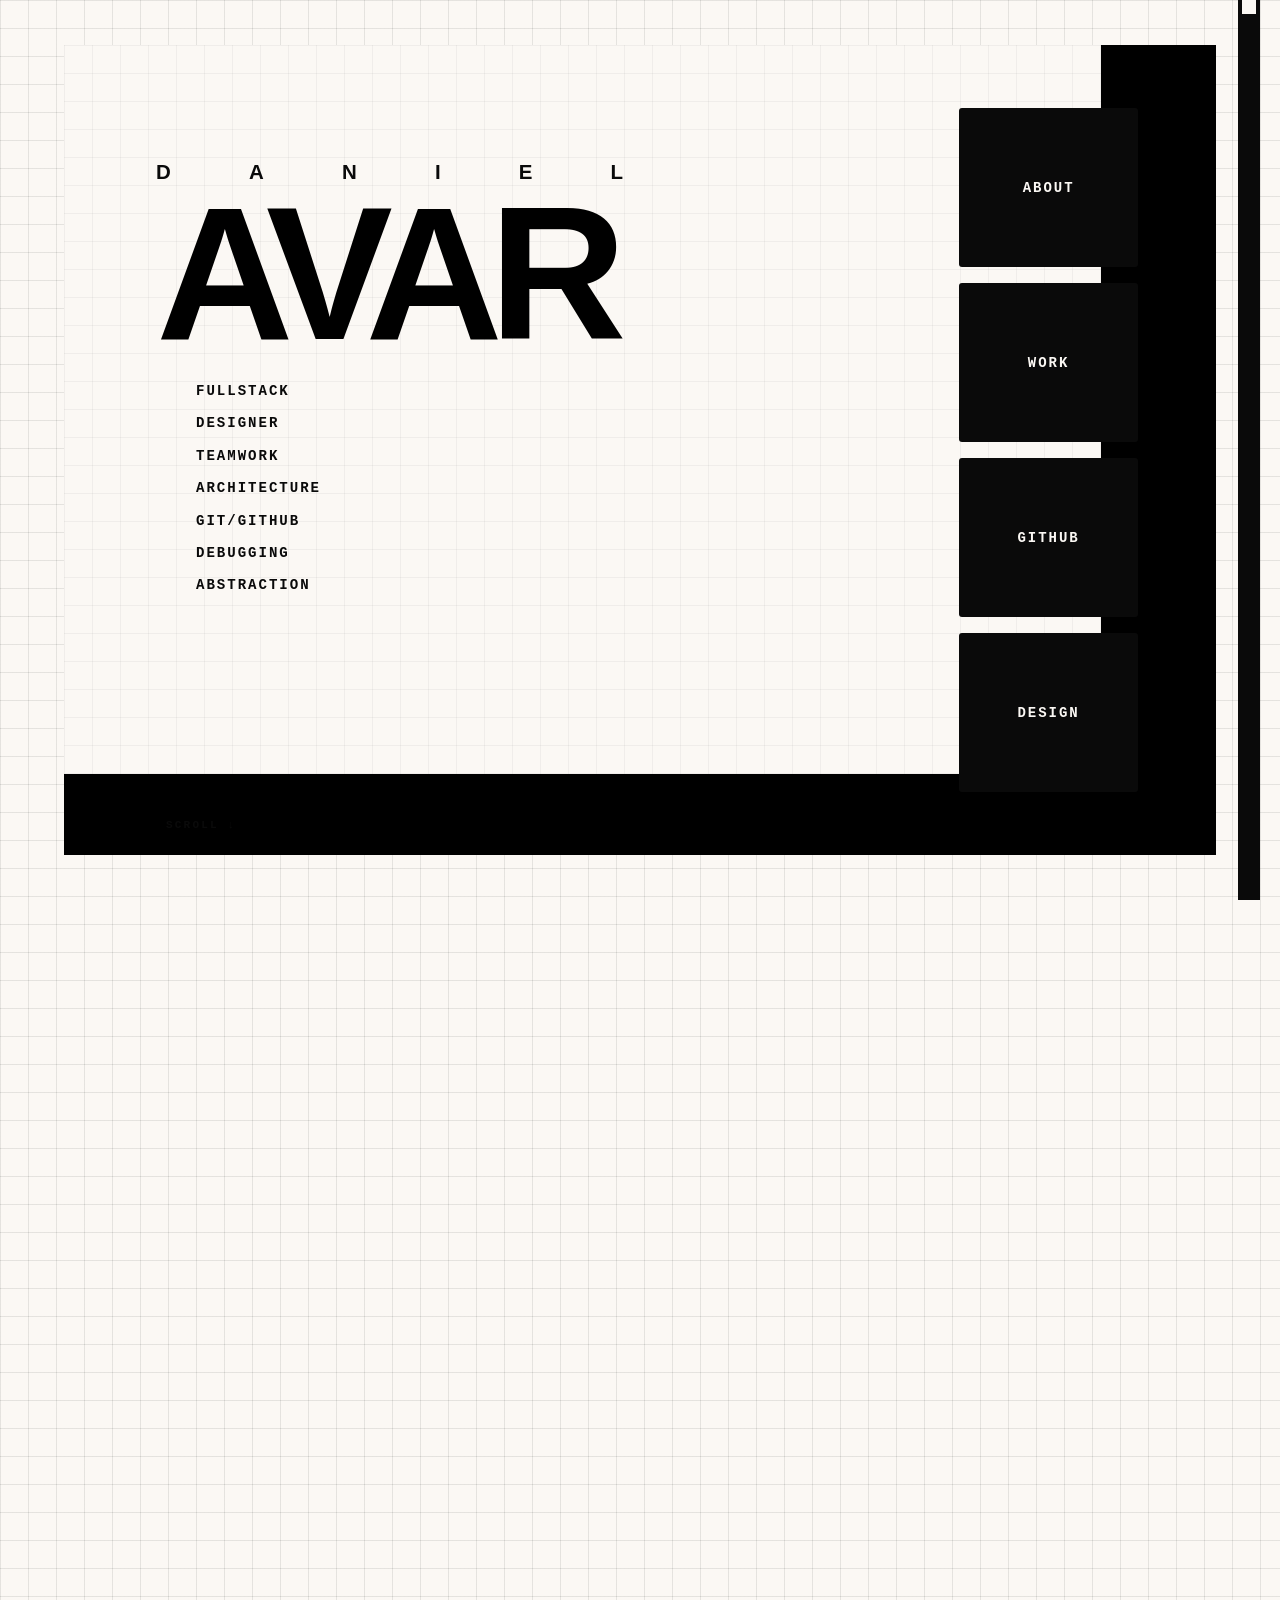
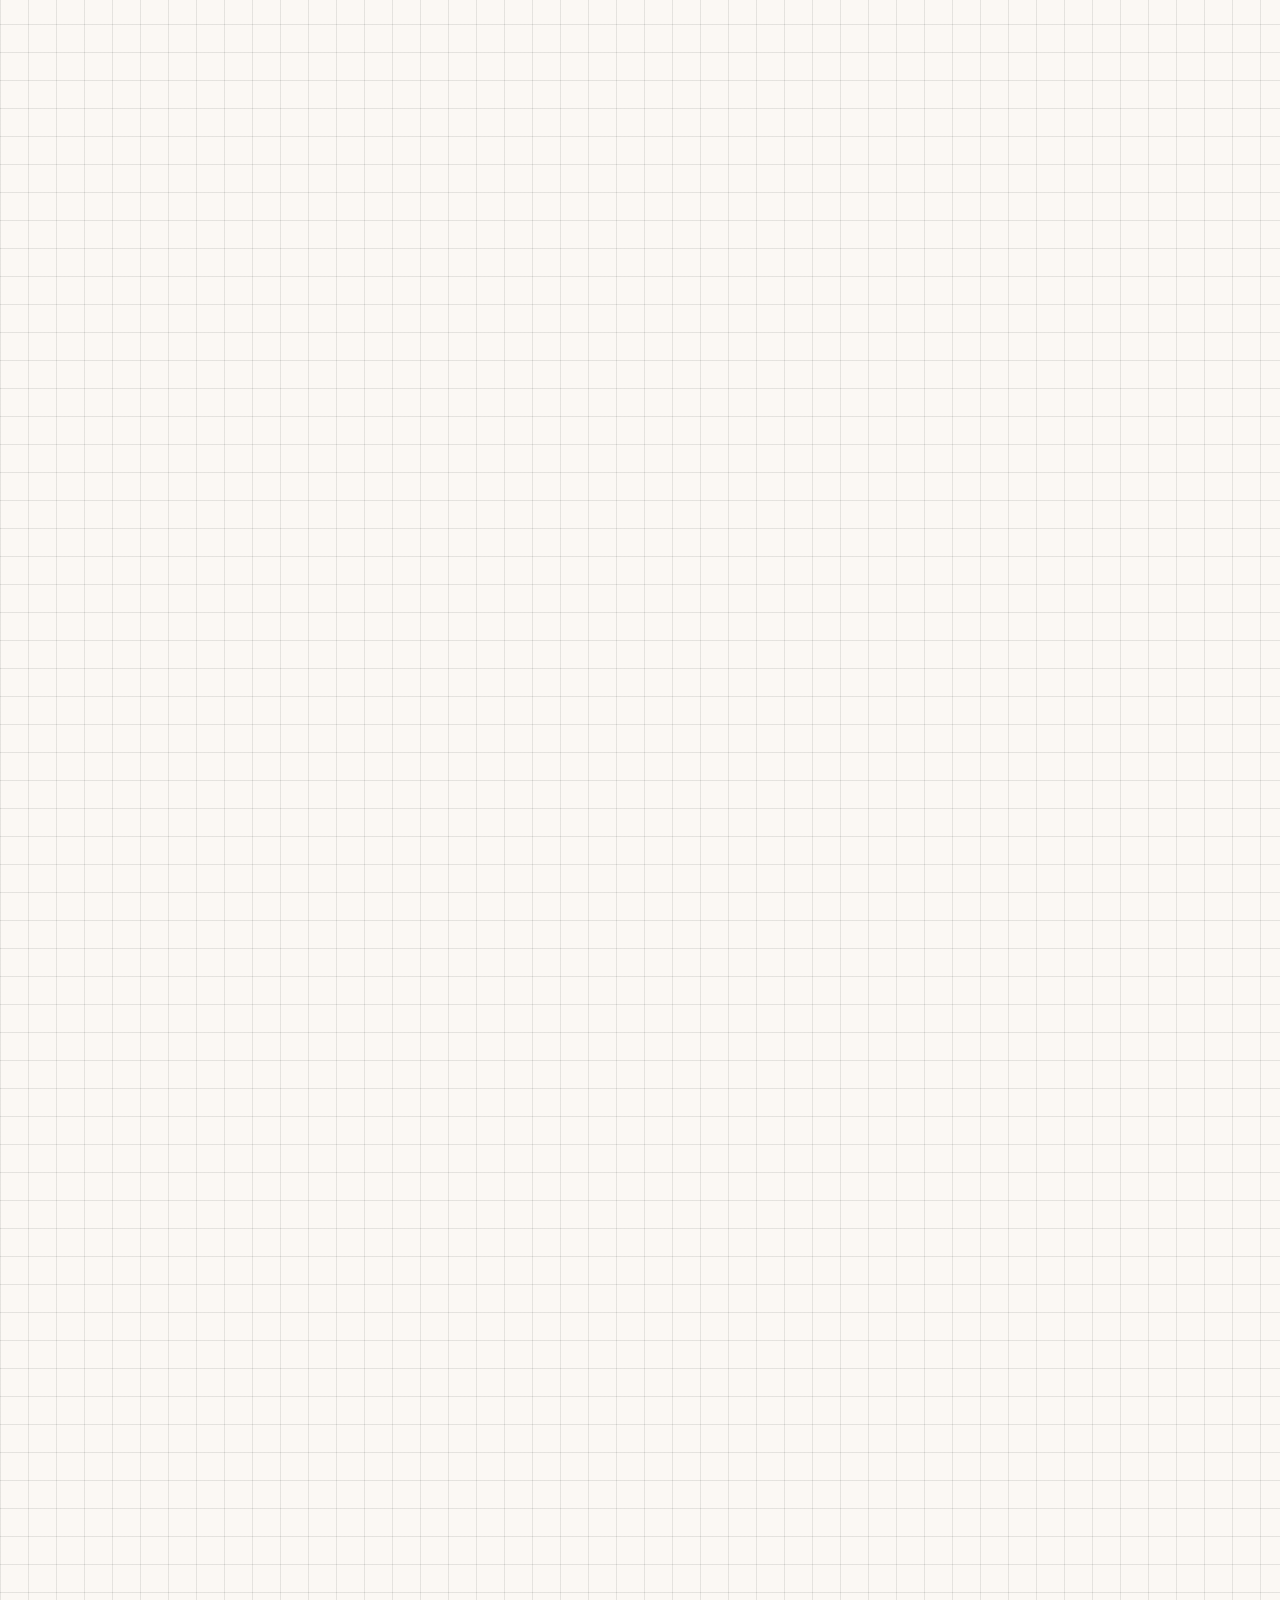
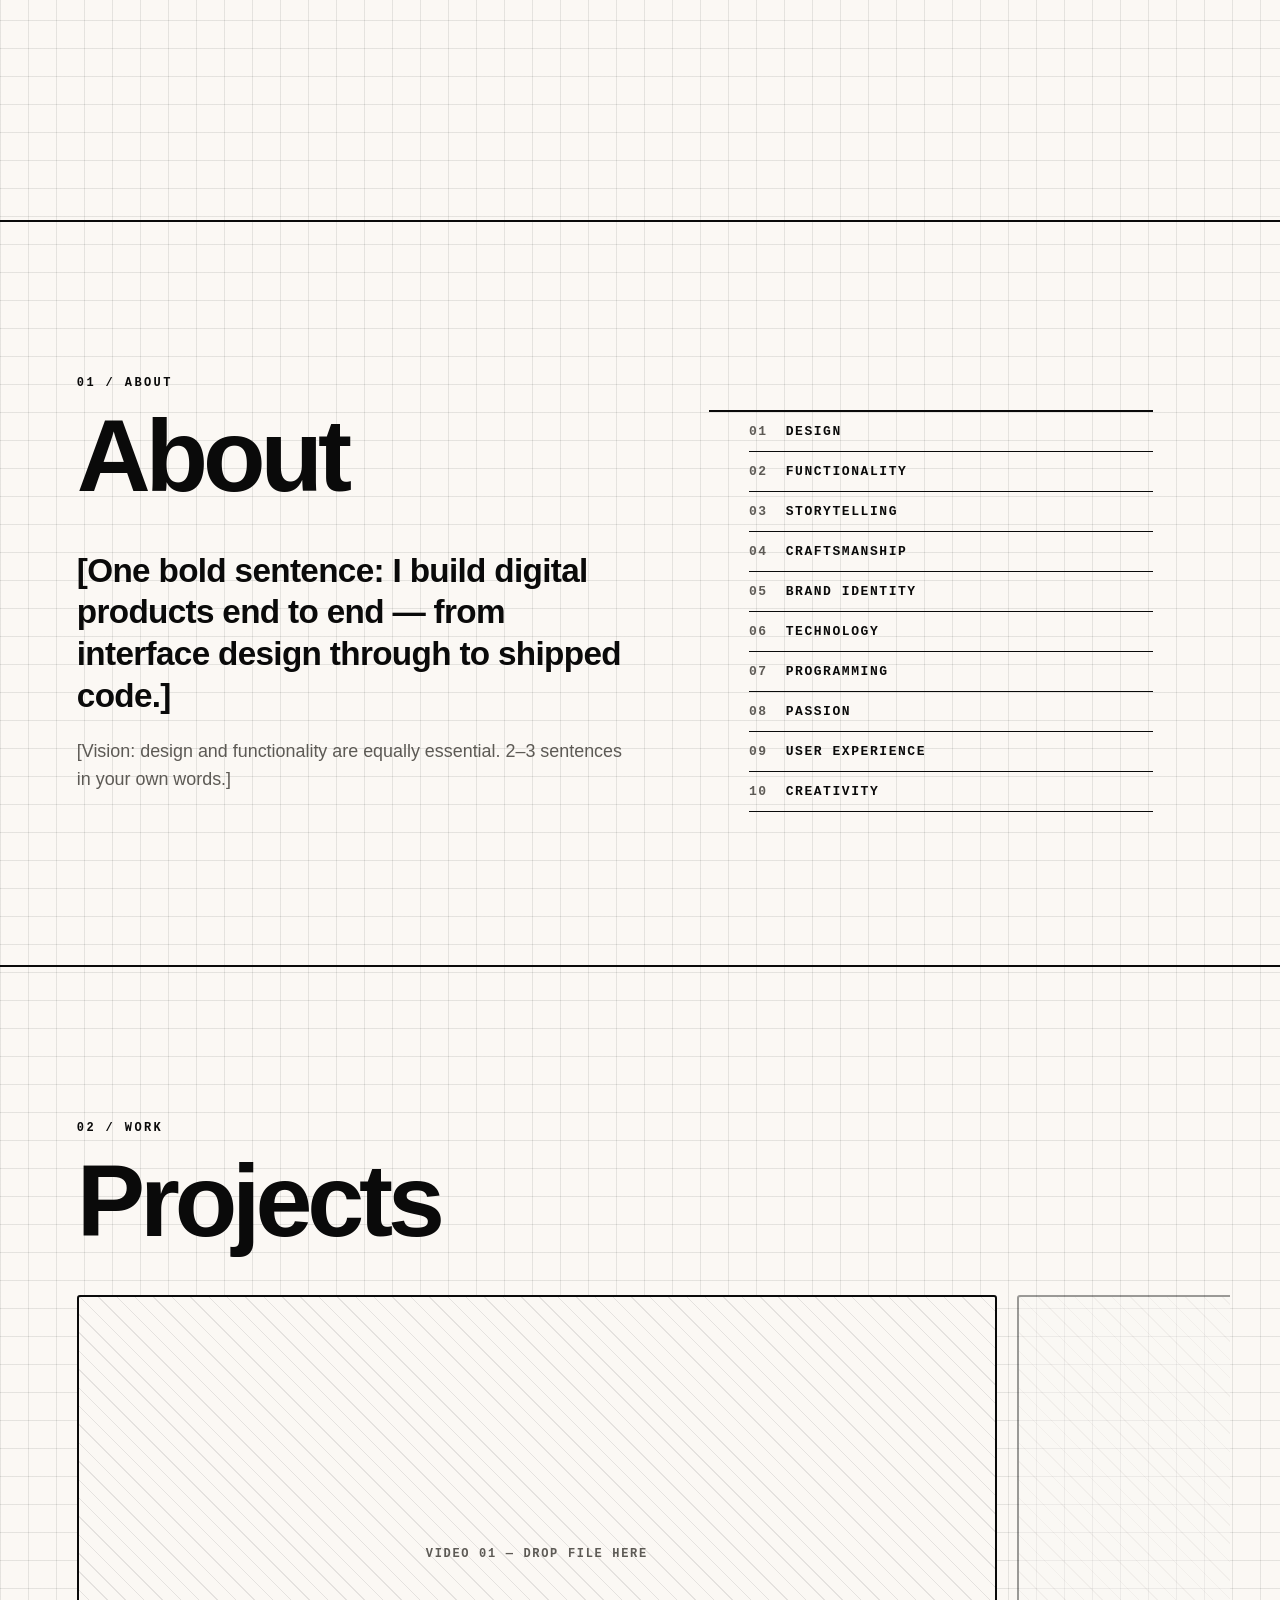
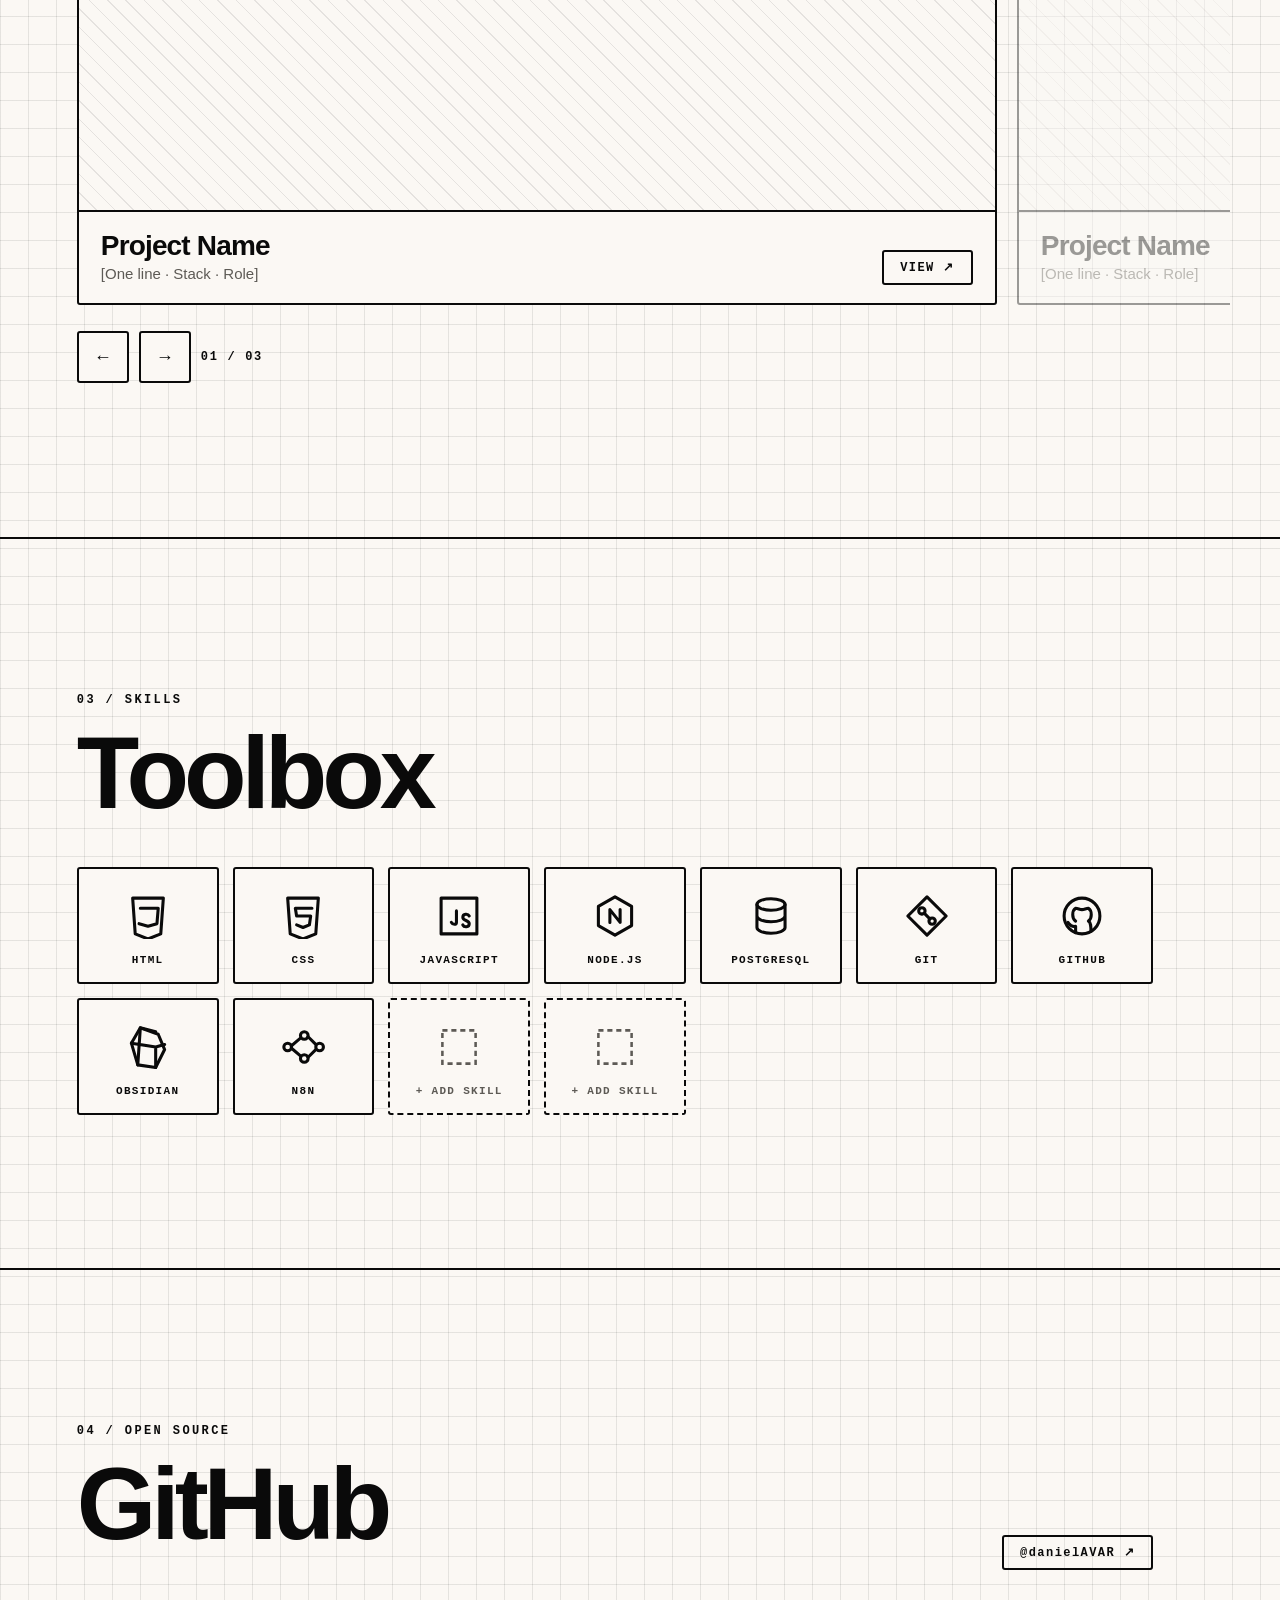
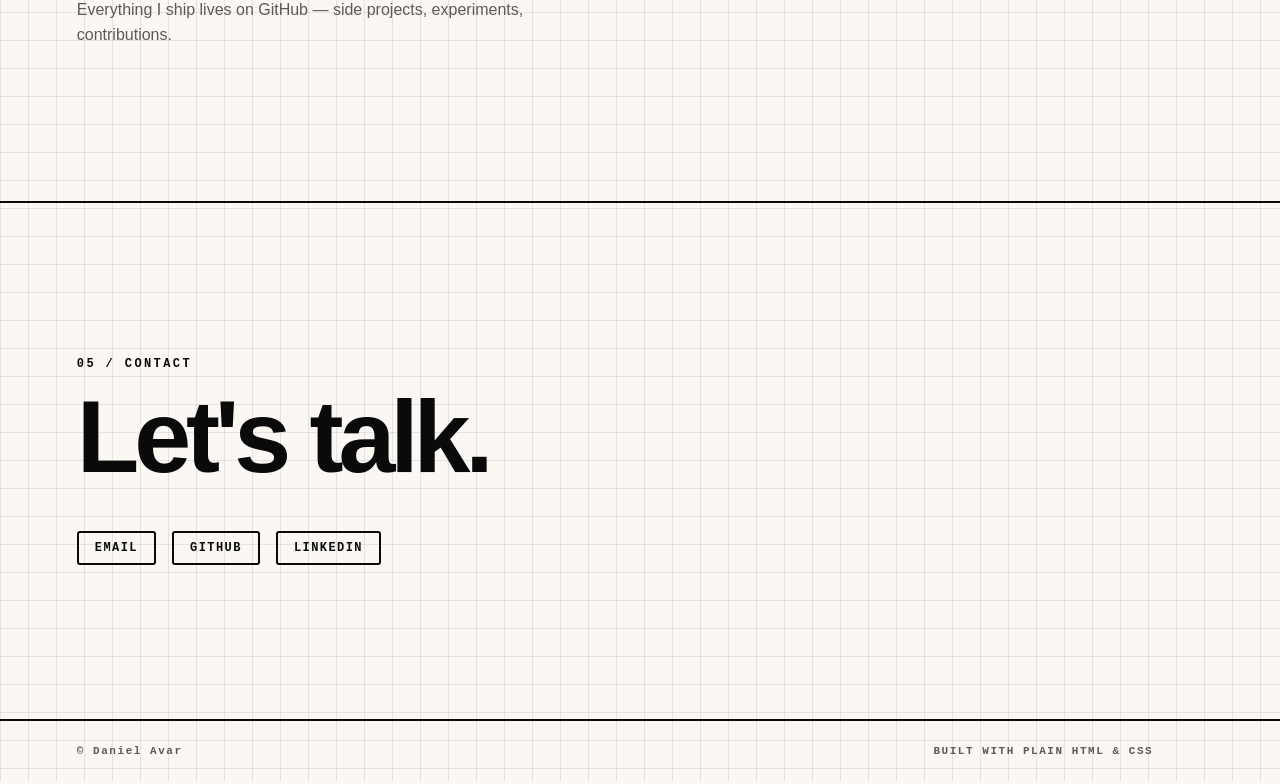
==== commit db3ce41f: "feat(add) redesing visuals" ====
--- a/index.html
+++ b/index.html
@@ -1,268 +1,73 @@
 <!DOCTYPE html>
 <html lang="en">
 <head>
-<meta charset="UTF-8">
-<meta name="viewport" content="width=device-width, initial-scale=1.0">
+<meta charset="utf-8">
+<meta name="viewport" content="width=device-width, initial-scale=1, viewport-fit=cover">
+<link rel="stylesheet" href="style.css">
 <title>Daniel Avar — Portfolio</title>
-<link rel="preconnect" href="https://fonts.googleapis.com">
-<link rel="preconnect" href="https://fonts.gstatic.com" crossorigin>
-<link href="https://fonts.googleapis.com/css2?family=Archivo+Black&family=JetBrains+Mono:wght@500;700&family=Inter:wght@400;500;600;700&display=swap" rel="stylesheet">
-<link rel="stylesheet" href="CSS/style.css">
-<link rel="stylesheet" href="CSS/style-2.css">
-<script src="script.js" defer></script>
 </head>
-<body class="container">
-<div class="wrap">
+<body>
+<header class="top" id="top"><a href="#cover">DANIEL AVAR</a><nav><a href="#about">ABOUT</a><a href="#projects">WORK</a><a href="#skills">SKILLS</a><a href="#github">GITHUB</a><a href="#contact">CONTACT</a></nav></header>
+<div class="rail" aria-hidden="true"><i id="dot"></i></div>
 
-  <!-- NAV -->
-  <nav class="nav">
-    <div class="nav-name">DANIEL AVAR</div>
-    <ul class="nav-links">
-      <li><a href="#contact">Contact</a></li>
-    </ul>
-  </nav>
-
-  <div class="card" id="top">
-    <div class="page-index">(^\)</div>
-
-    <div class="hero-grid">
-      <div>
-        <h1 class="title">Daniel</h1>
-       <h1 class="title-2">AVAR</h1>
-        <div class="role">FULLSTACK</div>
-        <div class="role">DESIGNER</div>
-        <div class="role">TEAMWORK</div>
-        <div class="role">ARCHITECTURE</div>
-        <div class="role">GIT/GITHUB</div>
-        <div class="role">DEBUGGING</div>
-        <div class="role">ABSTRACTION</div>
-
-
-
-
-      </div>
-
-      <div class="stack">
-        <div class="stack-row">
-          <div class="square"><span> <a href="#about" class = "button-index">ABOUT</a> </span></div>
-          <div class="glyphs">())<br>((+</div>
-        </div>
-
-        <div class="stack-row">
-          <div class="square"><span> <a href="#work" class = "button-index">WORK</a> </span></div>
-          <div class="glyphs">+__))<br>__+<br>+__))</div>
-        </div>
-
-        <div class="stack-row">
-          <div class="square"><span> <a href="#github" class = "button-index">GITHUB</a> </span></div>
-          <div class="glyphs">))!!!!<br>_@)!<br>@!</div>
-        </div>
-
-        <div class="stack-row">
-          <div class="square"><span>   
-             <a href="brige.html" class ="button-link">DESIGN</a>
-        </span></div>
-          <div class="glyphs">_@#<br>@!<br>$@#</div>
-        </div>
-        
-      </div>
-    </div>
-
-    <div class="glyph-row">:":&gt;&gt;?"}{+++___+++++++++++</div>
-  </div>
-
-
-
-
-
-
-  <!-- ABOUT -->
-  <section class="section" id="about">
-    <div class="section-head">
-      <span class="section-num">01</span>
-      <h2 class="section-title">About</h2>
-    </div>
-
-
-    <p class="about-body-1">
-      I'm Daniel Avar. I build digital products end to end — from interface
-      design through to shipped code. This portfolio is intentionally minimal:
-      a running record of projects, experiments, and the tools I use to make them.
-    </p>
-
-
-         <div>
-        <ul class = "vision-list">
-          <li>| Design |</li>
-          <li>| Functionality |</li>
-          <li>| Storytelling |</li>
-          <li>| Craftsmanship |</li>
-          <li>| Identity / Brand Identity |</li>
-          <li>| Technology |</li>
-          <li>| Programming |</li>
-          <li>| Passion |</li>
-          <li>| User Experience |</li>
-          <li>| Creativity |</li>
-        </ul>
-      </div>
-
-  </section>
-
-
-
-
-
-
-
-
-  <section class="section" id="about">
-    <div class="section-head">
-      <span class="section-num">01</span>
-      <h2 class="section-title">VISION</h2>
-    </div>
- 
-    <p class="about-body-2">
-      I believe design and functionality are equally essential to every project. 
-      I strive not only for impeccable functionality, 
-      but also for thoughtful design and storytelling. Even though I work in the tech industry, 
-      perfecting this craft is essential to me  I want every product I create to be both highly functional and to carry a strong, 
-      distinct identity. Programming and design are my passions.
-    </p>
-
-
-
-    
-  </section>
-
-  <section class="section" id="about">
-    <div class="section-head">
-      <span class="section-num">01</span>
-      <h2 class="section-title">MISSION</h2>
-    </div>
-    <p class="about-body-3">
-      I'm Daniel Aguilar. I build digital products end to end — from interface
-      design through to shipped code. This portfolio is intentionally minimal:
-      a running record of projects, experiments, and the tools I use to make them.
-    </p>
-  </section>
-
-
- 
-  <!-- WORK / PROJECTS -->
-  <section class="section2" id="work">
-    <div class="section-head">
-      <span class="section-num">03</span>
-      <h2 class="section-title">SKILLS</h2>
-    </div>
-    <h2>DEVELOPEMENT</h2>
-
-  <div class="grid-skills">
-      <article >
-      <div class="card2">
-        <div class="head2">HTML</div>
-          <div class="content2">
-             UH
-       <br />
-       </div>
-    </div>
-   </article>
-   
-  <article >
-      <div class="card2">
-        <div class="head2">CSS</div>
-          <div class="content2">
-             UH
-       <br />
-       </div>
-    </div>
-   </article>
-
-  <article >
-      <div class="card2">
-        <div class="head2">POSTGRESQL</div>
-          <div class="content2">
-             UH
-       <br />
-       </div>
-    </div>
-   </article>
-
-  <article >
-      <div class="card2">
-        <div class="head2">JAVASCRIPT</div>
-          <div class="content2">
-             UH
-       <br />
-       </div>
-    </div>
-   </article>
-
-  <article >
-      <div class="card2">
-        <div class="head2">NODE.JS</div>
-          <div class="content2">
-             UH
-       <br />
-       </div>
-    </div>
-   </article>
-  </div>
-
-
-
-
-
-  </section>
-
-
-
-  <!-- GITHUB -->
-  <section class="section" id="github">
-    <div class="section-head">
-      <span class="section-num">03</span>
-      <h2 class="section-title">GitHub</h2>
-    </div>
-
-    <div class="github-card">
-      <div class="github-left">
-        <div class="github-eyebrow">@danielAVAR</div>
-        <div class="github-title">Open Source &amp; Code</div>
-        <div class="github-desc">
-          Everything I ship lives on GitHub — side projects, experiments, and
-          contributions. Explore the full profile and repositories below.
-        </div>
-      </div>
-      <a class="github-btn" href="https://github.com/danielAVAR" target="_blank" rel="noopener noreferrer">
-        <svg viewBox="0 0 16 16" fill="currentColor" aria-hidden="true"><path d="M8 0C3.58 0 0 3.58 0 8c0 3.54 2.29 6.53 5.47 7.59.4.07.55-.17.55-.38
-          0-.19-.01-.82-.01-1.49-2.01.37-2.53-.49-2.69-.94-.09-.23-.48-.94-.82-1.13-.28-.15-.68-.52-.01-.53.63-.01 1.08.58
-          1.23.82.72 1.21 1.87.87 2.33.66.07-.52.28-.87.51-1.07-1.78-.2-3.64-.89-3.64-3.95
-          0-.87.31-1.59.82-2.15-.08-.2-.36-1.02.08-2.12 0 0 .67-.21 2.2.82.64-.18 1.32-.27 2-.27.68
-          0 1.36.09 2 .27 1.53-1.04 2.2-.82 2.2-.82.44 1.1.16 1.92.08 2.12.51.56.82 1.27.82
-          2.15 0 3.07-1.87 3.75-3.65 3.95.29.25.54.73.54 1.48 0 1.07-.01 1.93-.01 2.2
-          0 .21.15.46.55.38A8.01 8.01 0 0 0 16 8c0-4.42-3.58-8-8-8Z"/></svg>
-        View Profile
-      </a>
-    </div>
-
-    <div class="repos" id="repo-list"></div>
-    <div class="repos-status" id="repo-status">Loading public repositories…</div>
-  </section>
-
-  <!-- CONTACT -->
-  <section class="section" id="contact">
-    <div class="section-head">
-      <span class="section-num">04</span>
-      <h2 class="section-title">Contact</h2>
-    </div>
-    <div class="contact-row">
-      <a class="contact-link" href="mailto:you@example.com">Email</a>
-      <a class="contact-link" href="https://github.com/danielAVAR" target="_blank" rel="noopener noreferrer">GitHub</a>
-      <a class="contact-link" href="#" target="_blank" rel="noopener noreferrer">LinkedIn</a>
-    </div>
-  </section>
-
-  <footer>© <span id="year"></span> Daniel Avar — built with plain HTML &amp; CSS</footer>
+<div class="cover" id="cover">
+ <div class="stage">
+  <!-- Your recorded ocean video: set data-src="media/ocean.mp4". Until then a scroll-driven wave canvas plays. -->
+  <video id="wave" muted playsinline preload="auto" data-src="videos/video2-scrub.mp4" aria-hidden="true"></video>
+  <canvas id="cv" aria-hidden="true"></canvas>
+  <svg id="paper" aria-hidden="true"><defs>
+   <pattern id="g" width="28" height="28" patternUnits="userSpaceOnUse"><path d="M28 0H0V28" fill="none" style="stroke:var(--grid)" stroke-width="1"/></pattern>
+   <mask id="m" maskUnits="userSpaceOnUse"><rect id="mr" x="0" y="0" fill="#fff"/><g id="zg"><text id="tx" fill="#000" style="font-weight:900;letter-spacing:-.07em;font-family:'Helvetica Neue',Arial Black,Arial,sans-serif">AVAR</text></g></mask></defs>
+   <g id="pg" mask="url(#m)"><rect id="pr" x="0" y="0" style="fill:var(--paper)"/><rect id="pr2" x="0" y="0" fill="url(#g)"/></g></svg>
+  <div class="curtain" id="curtain" aria-hidden="true"></div>
+  <h1 style="position:absolute;width:1px;height:1px;overflow:hidden">Daniel Avar — Fullstack Designer</h1>
+  <div class="fade dn" id="dn"><span>D</span><span>A</span><span>N</span><span>I</span><span>E</span><span>L</span></div>
+  <ul class="fade roles" id="roles"><li>FULLSTACK</li><li>DESIGNER</li><li>TEAMWORK</li><li>ARCHITECTURE</li><li>GIT/GITHUB</li><li>DEBUGGING</li><li>ABSTRACTION</li></ul>
+  <nav class="fade tiles" id="tiles"><a href="#about">ABOUT</a><a href="#projects">WORK</a><a href="#github">GITHUB</a><a href="https://danielavar.github.io/brige.html">DESIGN</a></nav>
+  <div class="fade hint" id="hint">SCROLL ↓</div>
+ </div>
 </div>
 
+<section id="about">
+ <div class="eyebrow">01 / ABOUT</div>
+ <div class="about">
+  <div class="rv"><h2>About</h2>
+   <p class="lead">[One bold sentence: I build digital products end to end — from interface design through to shipped code.]</p>
+   <p class="sub">[Vision: design and functionality are equally essential. 2–3 sentences in your own words.]</p></div>
+  <ul class="list rv"><li>Design</li><li>Functionality</li><li>Storytelling</li><li>Craftsmanship</li><li>Brand Identity</li><li>Technology</li><li>Programming</li><li>Passion</li><li>User Experience</li><li>Creativity</li></ul>
+ </div>
+</section>
+
+<section id="projects">
+ <div class="eyebrow">02 / WORK</div>
+ <h2 class="rv">Projects</h2>
+ <div class="track" id="track" tabindex="0" aria-label="Project slider">
+  <!-- Set each video's data-src. Duplicate a .slide to add more. -->
+  <article class="slide on"><div class="media"><video muted loop playsinline preload="metadata" data-src=""></video><span>VIDEO 01 — DROP FILE HERE</span></div><div class="meta"><div><h3>Project Name</h3><p>[One line · Stack · Role]</p></div><a class="pill" href="#">VIEW ↗</a></div></article>
+  <article class="slide"><div class="media"><video muted loop playsinline preload="metadata" data-src=""></video><span>VIDEO 02 — DROP FILE HERE</span></div><div class="meta"><div><h3>Project Name</h3><p>[One line · Stack · Role]</p></div><a class="pill" href="#">VIEW ↗</a></div></article>
+  <article class="slide"><div class="media"><video muted loop playsinline preload="metadata" data-src=""></video><span>VIDEO 03 — DROP FILE HERE</span></div><div class="meta"><div><h3>Project Name</h3><p>[One line · Stack · Role]</p></div><a class="pill" href="#">VIEW ↗</a></div></article>
+ </div>
+ <div class="ctrl"><button id="prev" aria-label="Previous project">←</button><button id="next" aria-label="Next project">→</button><span id="ct">01 / 03</span></div>
+</section>
+
+<section id="skills">
+ <div class="eyebrow">03 / SKILLS</div>
+ <h2 class="rv">Toolbox</h2>
+ <div class="grid" id="grid"></div>
+</section>
+
+<section id="github">
+ <div class="eyebrow">04 / OPEN SOURCE</div>
+ <div class="row"><div><h2 class="rv">GitHub</h2><p>Everything I ship lives on GitHub — side projects, experiments, contributions.</p></div><a class="pill" href="https://github.com/danielAVAR">@danielAVAR ↗</a></div>
+</section>
+
+<section id="contact">
+ <div class="eyebrow">05 / CONTACT</div>
+ <h2 class="rv">Let's talk.</h2>
+ <div class="row" style="justify-content:flex-start"><a class="pill" href="mailto:you@example.com">EMAIL</a><a class="pill" href="https://github.com/danielAVAR">GITHUB</a><a class="pill" href="#">LINKEDIN</a></div>
+</section>
+<footer><span>© Daniel Avar</span><span>BUILT WITH PLAIN HTML &amp; CSS</span></footer>
+
+<script src="script.js" defer></script>
 </body>
-</html>+</html>
--- a/style.css
+++ b/style.css
@@ -0,0 +1,633 @@
+/* ============================================================
+   THEME / DESIGN TOKENS
+   Change colors, fonts, and the shared easing curve here.
+   ============================================================ */
+:root {
+  --paper: #fbf8f4;
+  --ink: #0a0a0a;
+  --grid: rgba(10, 10, 10, 0.09);
+  --mute: #5d5a55;
+  --out: cubic-bezier(0.23, 1, 0.32, 1);
+  --mono: "JetBrains Mono", ui-monospace, SFMono-Regular, Menlo, monospace;
+  --sans: "Helvetica Neue", Inter, Arial, system-ui, sans-serif;
+
+  box-sizing: border-box;
+  padding-top: env(safe-area-inset-top, 0px);
+  padding-bottom: env(safe-area-inset-bottom, 0px);
+}
+
+/* Dark theme colors follow the system preference unless light mode is forced. */
+@media (prefers-color-scheme: dark) {
+  :root:not([data-theme="light"]) {
+    --paper: #0b0b0b;
+    --ink: #f2efe9;
+    --grid: rgba(242, 239, 233, 0.08);
+    --mute: #9b978f;
+  }
+}
+
+/* Explicit dark theme override for pages that set data-theme="dark". */
+:root[data-theme="dark"] {
+  --paper: #0b0b0b;
+  --ink: #f2efe9;
+  --grid: rgba(242, 239, 233, 0.08);
+  --mute: #9b978f;
+}
+
+/* ============================================================
+   RESET / BASE / TYPOGRAPHY
+   ============================================================ */
+
+/* Smooth section links and leave room for the fixed top navigation. */
+html {
+  scroll-behavior: smooth;
+  scroll-padding-top: calc(60px + env(safe-area-inset-top, 0px));
+}
+
+/* Use predictable sizing and remove browser-default margins. */
+* {
+  box-sizing: border-box;
+  margin: 0;
+}
+
+/* Site-wide type, color, and graph-paper background. */
+body {
+  background: var(--paper);
+  color: var(--ink);
+  font: 16px/1.55 var(--sans);
+  -webkit-font-smoothing: antialiased;
+  background-image:
+    linear-gradient(var(--grid) 1px, transparent 1px),
+    linear-gradient(90deg, var(--grid) 1px, transparent 1px);
+  background-size: 28px 28px;
+}
+
+/* Shared link reset. */
+a {
+  color: inherit;
+  text-decoration: none;
+}
+
+/* Utility for uppercase labels and compact mono typography. */
+.mono {
+  font-family: var(--mono);
+  letter-spacing: 0.14em;
+  text-transform: uppercase;
+}
+
+/* ============================================================
+   FIXED NAVIGATION / SCROLL INDICATOR
+   ============================================================ */
+
+/* Top navigation slides into view after the cover section. */
+.top {
+  position: fixed;
+  top: 0;
+  left: 0;
+  right: 0;
+  z-index: 30;
+  display: flex;
+  justify-content: space-between;
+  padding: calc(14px + env(safe-area-inset-top, 0px)) 6vw 14px;
+  background: var(--paper);
+  border-bottom: 2px solid var(--ink);
+  font: 700 12px var(--mono);
+  letter-spacing: 0.14em;
+  transform: translateY(-110%);
+  transition: transform 0.25s var(--out);
+}
+
+/* JavaScript adds .on when the cover scroll reaches the navigation threshold. */
+.top.on {
+  transform: none;
+}
+
+.top nav {
+  display: flex;
+  gap: 22px;
+}
+
+@media (hover: hover) {
+  .top a:hover {
+    text-decoration: underline;
+    text-underline-offset: 4px;
+  }
+}
+
+/* Narrow fixed rail and moving dot show overall page scroll position. */
+.rail {
+  position: fixed;
+  right: 20px;
+  top: 0;
+  bottom: 0;
+  width: 22px;
+  background: var(--ink);
+  z-index: 25;
+}
+
+.rail i {
+  position: absolute;
+  left: 4px;
+  width: 14px;
+  height: 14px;
+  background: var(--paper);
+  top: 0;
+}
+
+/* ============================================================
+   HERO / COVER
+   ============================================================ */
+
+/* Tall scroll area keeps the dark stage sticky while the cover animation runs. */
+.cover {
+  height: 380vh;
+  position: relative;
+  display: flex;
+  justify-content: center;
+}
+
+/* Centered dark canvas; its overflow clips the video, title zoom, and exiting cards. */
+.stage {
+  position: sticky;
+  top: max(5vh, calc((100svh - 900px) / 2));
+  width: min(90vw, 1440px);
+  height: min(90vh, 900px);
+  height: min(90svh, 900px);
+  align-self: flex-start;
+  overflow: hidden;
+  background: #000000;
+}
+
+/* Video, fallback canvas, and masked paper overlay share the stage bounds. */
+.stage video,
+.stage canvas,
+.stage svg {
+  position: absolute;
+  inset: 0;
+  width: 100%;
+  height: 100%;
+}
+
+.stage video,
+.stage canvas {
+  object-fit: cover;
+}
+
+/* SVG paper mask sits above the video and reveals the video through AVAR. */
+.stage svg {
+  z-index: 1;
+  pointer-events: none;
+}
+
+/* White end curtain grows from the bottom to cover the video near the end of the scroll. */
+.curtain {
+  position: absolute;
+  z-index: 2;
+  inset: 0;
+  background: #fff;
+  transform: scaleY(0);
+  transform-origin: bottom;
+  pointer-events: none;
+  will-change: transform;
+}
+
+/* Shared positioning and animation hint for cover labels. */
+.fade {
+  position: absolute;
+  z-index: 2;
+  will-change: opacity, transform;
+}
+
+/* DANIEL row above the large masked AVAR title. */
+.dn {
+  display: flex;
+  justify-content: space-between;
+  font: 800 clamp(14px, 1.6vw, 26px) var(--sans);
+  color: var(--ink);
+}
+
+/* Role list below the AVAR title. */
+.roles {
+  list-style: none;
+  font: 700 clamp(13px, 1.1vw, 17px)/2.3 var(--mono);
+  letter-spacing: 0.14em;
+  color: var(--ink);
+}
+
+/* Cover navigation cards slide right and are clipped by .stage during scroll. */
+.tiles {
+  position: absolute;
+  z-index: 3;
+  right: calc(20px + 22px + 36px);
+  top: 7vh;
+  bottom: 7vh;
+  width: clamp(120px, 14vw, 210px);
+  display: grid;
+  grid-template-rows: repeat(4, 1fr);
+  gap: 16px;
+}
+
+/* Individual ABOUT / WORK / GITHUB / DESIGN cards. */
+.tiles a {
+  display: grid;
+  place-items: center;
+  background: var(--ink);
+  color: var(--paper);
+  border-radius: 3px;
+  font: 700 14px var(--mono);
+  letter-spacing: 0.14em;
+  transition: transform 0.16s var(--out), opacity 0.16s ease;
+}
+
+.tiles a:active {
+  transform: scale(0.97);
+}
+
+@media (hover: hover) and (pointer: fine) {
+  .tiles a:hover {
+    transform: translateX(-6px);
+  }
+}
+
+/* Scroll hint in the lower left corner of the hero. */
+.hint {
+  position: absolute;
+  z-index: 2;
+  left: 8vw;
+  bottom: calc(24px + env(safe-area-inset-bottom, 0px));
+  font: 700 11px var(--mono);
+  letter-spacing: 0.2em;
+  color: var(--ink);
+}
+
+/* ============================================================
+   SHARED CONTENT / SECTION HEADINGS / REVEALS
+   ============================================================ */
+
+/* Shared section spacing and top divider. */
+section {
+  padding: clamp(80px, 12vw, 170px) calc(6vw + 50px) clamp(80px, 12vw, 170px) 6vw;
+  border-top: 2px solid var(--ink);
+}
+
+/* Numbered section label. */
+.eyebrow {
+  font: 700 12px var(--mono);
+  letter-spacing: 0.2em;
+  margin-bottom: 20px;
+}
+
+/* Large shared section title. */
+h2 {
+  font: 800 clamp(44px, 8vw, 128px)/0.9 var(--sans);
+  letter-spacing: -0.05em;
+  margin-bottom: 48px;
+}
+
+/* Content revealed when it enters the viewport; JavaScript adds .in once. */
+.rv {
+  opacity: 0;
+  transform: translateY(14px);
+  transition: opacity 0.5s var(--out), transform 0.5s var(--out);
+}
+
+.rv.in {
+  opacity: 1;
+  transform: none;
+}
+
+/* ============================================================
+   ABOUT
+   ============================================================ */
+
+/* Two-column intro and capability list. */
+.about {
+  display: grid;
+  grid-template-columns: 1.25fr 1fr;
+  gap: 6vw;
+  align-items: start;
+}
+
+/* Prominent lead paragraph in the about section. */
+.lead {
+  font: 600 clamp(22px, 2.6vw, 38px)/1.25 var(--sans);
+  letter-spacing: -0.02em;
+  max-width: 22em;
+}
+
+/* Supporting paragraph below the lead. */
+.sub {
+  color: var(--mute);
+  margin-top: 22px;
+  max-width: 34em;
+  font-size: clamp(16px, 1.4vw, 19px);
+}
+
+/* Numbered capability list with an interactive left inset. */
+.list {
+  list-style: none;
+  border-top: 2px solid var(--ink);
+  counter-reset: n;
+}
+
+.list li {
+  counter-increment: n;
+  display: flex;
+  gap: 18px;
+  padding: 12px 0;
+  border-bottom: 1px solid var(--ink);
+  font: 700 13px var(--mono);
+  letter-spacing: 0.12em;
+  text-transform: uppercase;
+  transition: padding-left 0.2s var(--out);
+}
+
+.list li::before {
+  content: counter(n, decimal-leading-zero);
+  color: var(--mute);
+}
+
+@media (hover: hover) and (pointer: fine) {
+  .list li:hover {
+    padding-left: 12px;
+  }
+}
+
+/* ============================================================
+   PROJECTS / HORIZONTAL SLIDER
+   ============================================================ */
+
+/* Horizontal snap track; controls are wired in the PROJECT SLIDER section of script.js. */
+.track {
+  display: flex;
+  gap: 20px;
+  overflow-x: auto;
+  scroll-snap-type: x mandatory;
+  scrollbar-width: none;
+  margin-right: -6vw;
+}
+
+.track::-webkit-scrollbar {
+  display: none;
+}
+
+/* One project slide, dimmed until it becomes the active card. */
+.slide {
+  flex: 0 0 min(78vw, 920px);
+  scroll-snap-align: start;
+  border: 2px solid var(--ink);
+  border-radius: 3px;
+  background: var(--paper);
+  opacity: 0.4;
+  transition: opacity 0.25s var(--out);
+}
+
+.slide.on {
+  opacity: 1;
+}
+
+/* Project media frame and its placeholder texture. */
+.media {
+  aspect-ratio: 16/9;
+  position: relative;
+  display: grid;
+  place-items: center;
+  background: repeating-linear-gradient(45deg, transparent 0 12px, var(--grid) 12px 13px);
+  border-bottom: 2px solid var(--ink);
+  font: 700 12px var(--mono);
+  letter-spacing: 0.14em;
+  color: var(--mute);
+}
+
+.media video {
+  position: absolute;
+  inset: 0;
+  width: 100%;
+  height: 100%;
+  object-fit: cover;
+}
+
+/* Project title, summary, and action link row. */
+.meta {
+  padding: 18px 22px;
+  display: flex;
+  justify-content: space-between;
+  gap: 16px;
+  align-items: flex-end;
+  flex-wrap: wrap;
+}
+
+.meta h3 {
+  font: 800 28px var(--sans);
+  letter-spacing: -0.03em;
+}
+
+.meta p {
+  color: var(--mute);
+  font-size: 15px;
+}
+
+/* Previous/next controls and active-slide counter. */
+.ctrl {
+  display: flex;
+  gap: 10px;
+  align-items: center;
+  margin-top: 26px;
+  font: 700 12px var(--mono);
+  letter-spacing: 0.14em;
+}
+
+.ctrl button {
+  width: 52px;
+  height: 52px;
+  border: 2px solid var(--ink);
+  background: var(--paper);
+  color: var(--ink);
+  border-radius: 3px;
+  font-size: 18px;
+  cursor: pointer;
+  transition: background 0.16s ease, color 0.16s ease, transform 0.16s var(--out);
+}
+
+@media (hover: hover) {
+  .ctrl button:hover {
+    background: var(--ink);
+    color: var(--paper);
+  }
+}
+
+.ctrl button:active {
+  transform: scale(0.95);
+}
+
+/* ============================================================
+   SKILLS
+   ============================================================ */
+
+/* Responsive grid of skill cards. */
+.grid {
+  display: grid;
+  grid-template-columns: repeat(auto-fill, minmax(140px, 1fr));
+  gap: 14px;
+}
+
+/* Skill icon and name card; .in triggers its reveal transition. */
+.sk {
+  border: 2px solid var(--ink);
+  border-radius: 3px;
+  padding: 24px 10px 16px;
+  text-align: center;
+  font: 700 11px var(--mono);
+  letter-spacing: 0.12em;
+  background: var(--paper);
+  transition:
+    background 0.2s var(--out),
+    color 0.2s var(--out),
+    transform 0.2s var(--out),
+    opacity 0.4s ease;
+  opacity: 0;
+}
+
+.sk.in {
+  opacity: 1;
+}
+
+.sk svg {
+  width: 46px;
+  height: 46px;
+  margin-bottom: 12px;
+}
+
+@media (hover: hover) and (pointer: fine) {
+  .sk.in:hover {
+    background: var(--ink);
+    color: var(--paper);
+    transform: translateY(-4px);
+  }
+}
+
+/* Dashed cards invite future skill entries. */
+.sk.ph {
+  border-style: dashed;
+  color: var(--mute);
+}
+
+/* ============================================================
+   GITHUB / CONTACT / FOOTER
+   ============================================================ */
+
+/* Flexible row for GitHub content and contact links. */
+.row {
+  display: flex;
+  gap: 16px;
+  flex-wrap: wrap;
+  align-items: center;
+  justify-content: space-between;
+}
+
+.row p {
+  color: var(--mute);
+  max-width: 30em;
+}
+
+/* Shared outlined action link used for project, GitHub, and contact actions. */
+.pill {
+  border: 2px solid var(--ink);
+  border-radius: 3px;
+  padding: 8px 16px;
+  font: 700 12px var(--mono);
+  letter-spacing: 0.12em;
+  transition:
+    background 0.16s ease,
+    color 0.16s ease,
+    transform 0.16s var(--out);
+}
+
+@media (hover: hover) {
+  .pill:hover {
+    background: var(--ink);
+    color: var(--paper);
+  }
+}
+
+.pill:active {
+  transform: scale(0.97);
+}
+
+/* Closing footer row. */
+footer {
+  padding: 24px calc(6vw + 50px) calc(24px + env(safe-area-inset-bottom, 0px)) 6vw;
+  border-top: 2px solid var(--ink);
+  display: flex;
+  justify-content: space-between;
+  gap: 12px;
+  flex-wrap: wrap;
+  font: 700 11px var(--mono);
+  letter-spacing: 0.14em;
+  color: var(--mute);
+}
+
+/* ============================================================
+   RESPONSIVE LAYOUT
+   Change the breakpoint here to adjust small-screen behavior.
+   ============================================================ */
+@media (max-width: 760px) {
+  .tiles {
+    top: auto;
+    bottom: calc(52px + env(safe-area-inset-bottom, 0px));
+    left: 5vw;
+    right: calc(20px + 22px + 14px);
+    width: auto;
+    height: 76px;
+    grid-template-rows: none;
+    grid-template-columns: repeat(4, 1fr);
+    gap: 8px;
+  }
+
+  .tiles a {
+    font-size: 10px;
+    letter-spacing: 0.06em;
+  }
+
+  .hint {
+    left: 5vw;
+  }
+
+  .rail {
+    width: 14px;
+    right: 8px;
+  }
+
+  .rail i {
+    width: 8px;
+    left: 3px;
+  }
+
+  .about {
+    grid-template-columns: 1fr;
+  }
+
+  .top nav {
+    gap: 12px;
+  }
+
+  .top nav a:nth-child(n + 4) {
+    display: none;
+  }
+
+  section,
+  footer {
+    padding-right: calc(5vw + 24px);
+  }
+}
+
+/* Respect the operating system's reduced-motion preference for scroll/reveal effects. */
+@media (prefers-reduced-motion: reduce) {
+  .rv {
+    transform: none;
+  }
+
+  html {
+    scroll-behavior: auto;
+  }
+}
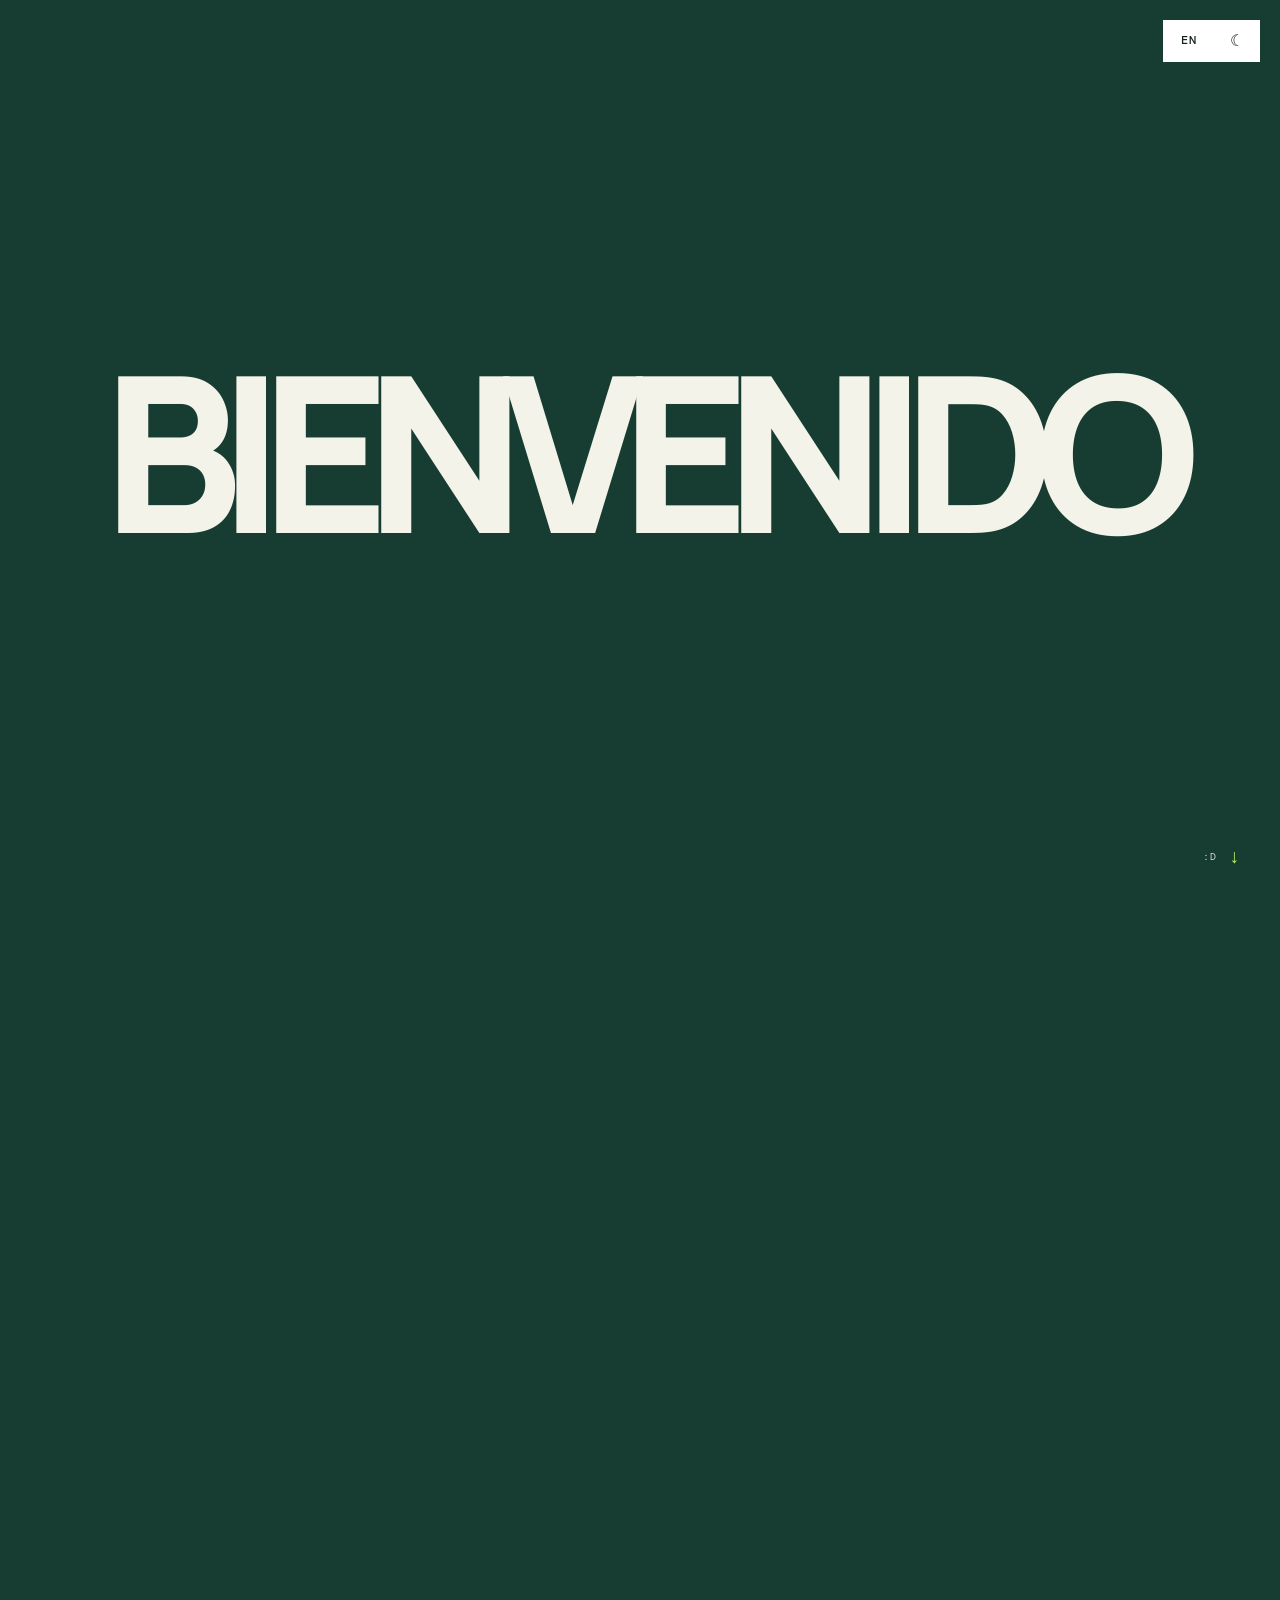
==== commit 32d512bf: "feat(portafolio): actualiza diseño y agrega controles de idioma y tema" ====
--- a/index.html
+++ b/index.html
@@ -1,73 +1,32 @@
-<!DOCTYPE html>
-<html lang="en">
+<!doctype html>
+<html lang="es">
 <head>
-<meta charset="utf-8">
-<meta name="viewport" content="width=device-width, initial-scale=1, viewport-fit=cover">
-<link rel="stylesheet" href="style.css">
-<title>Daniel Avar — Portfolio</title>
+  <meta charset="utf-8">
+  <meta name="viewport" content="width=device-width, initial-scale=1">
+  <meta name="theme-color" content="#173d32">
+  <meta name="description" content="Portfolio de Daniel Aguilar Rodríguez, desarrollador de software en Guatemala. Backend, APIs y experiencias digitales.">
+  <title>Daniel Aguilar Rodríguez — Desarrollador de software</title>
+  <link rel="preconnect" href="https://fonts.googleapis.com">
+  <link rel="preconnect" href="https://fonts.gstatic.com" crossorigin>
+  <link href="https://fonts.googleapis.com/css2?family=DM+Mono:wght@400;500&family=Manrope:wght@400;500;600;700;800&display=swap" rel="stylesheet">
+  <link rel="stylesheet" href="styles.css">
 </head>
 <body>
-<header class="top" id="top"><a href="#cover">DANIEL AVAR</a><nav><a href="#about">ABOUT</a><a href="#projects">WORK</a><a href="#skills">SKILLS</a><a href="#github">GITHUB</a><a href="#contact">CONTACT</a></nav></header>
-<div class="rail" aria-hidden="true"><i id="dot"></i></div>
-
-<div class="cover" id="cover">
- <div class="stage">
-  <!-- Your recorded ocean video: set data-src="media/ocean.mp4". Until then a scroll-driven wave canvas plays. -->
-  <video id="wave" muted playsinline preload="auto" data-src="videos/video2-scrub.mp4" aria-hidden="true"></video>
-  <canvas id="cv" aria-hidden="true"></canvas>
-  <svg id="paper" aria-hidden="true"><defs>
-   <pattern id="g" width="28" height="28" patternUnits="userSpaceOnUse"><path d="M28 0H0V28" fill="none" style="stroke:var(--grid)" stroke-width="1"/></pattern>
-   <mask id="m" maskUnits="userSpaceOnUse"><rect id="mr" x="0" y="0" fill="#fff"/><g id="zg"><text id="tx" fill="#000" style="font-weight:900;letter-spacing:-.07em;font-family:'Helvetica Neue',Arial Black,Arial,sans-serif">AVAR</text></g></mask></defs>
-   <g id="pg" mask="url(#m)"><rect id="pr" x="0" y="0" style="fill:var(--paper)"/><rect id="pr2" x="0" y="0" fill="url(#g)"/></g></svg>
-  <div class="curtain" id="curtain" aria-hidden="true"></div>
-  <h1 style="position:absolute;width:1px;height:1px;overflow:hidden">Daniel Avar — Fullstack Designer</h1>
-  <div class="fade dn" id="dn"><span>D</span><span>A</span><span>N</span><span>I</span><span>E</span><span>L</span></div>
-  <ul class="fade roles" id="roles"><li>FULLSTACK</li><li>DESIGNER</li><li>TEAMWORK</li><li>ARCHITECTURE</li><li>GIT/GITHUB</li><li>DEBUGGING</li><li>ABSTRACTION</li></ul>
-  <nav class="fade tiles" id="tiles"><a href="#about">ABOUT</a><a href="#projects">WORK</a><a href="#github">GITHUB</a><a href="https://danielavar.github.io/brige.html">DESIGN</a></nav>
-  <div class="fade hint" id="hint">SCROLL ↓</div>
- </div>
-</div>
-
-<section id="about">
- <div class="eyebrow">01 / ABOUT</div>
- <div class="about">
-  <div class="rv"><h2>About</h2>
-   <p class="lead">[One bold sentence: I build digital products end to end — from interface design through to shipped code.]</p>
-   <p class="sub">[Vision: design and functionality are equally essential. 2–3 sentences in your own words.]</p></div>
-  <ul class="list rv"><li>Design</li><li>Functionality</li><li>Storytelling</li><li>Craftsmanship</li><li>Brand Identity</li><li>Technology</li><li>Programming</li><li>Passion</li><li>User Experience</li><li>Creativity</li></ul>
- </div>
-</section>
-
-<section id="projects">
- <div class="eyebrow">02 / WORK</div>
- <h2 class="rv">Projects</h2>
- <div class="track" id="track" tabindex="0" aria-label="Project slider">
-  <!-- Set each video's data-src. Duplicate a .slide to add more. -->
-  <article class="slide on"><div class="media"><video muted loop playsinline preload="metadata" data-src=""></video><span>VIDEO 01 — DROP FILE HERE</span></div><div class="meta"><div><h3>Project Name</h3><p>[One line · Stack · Role]</p></div><a class="pill" href="#">VIEW ↗</a></div></article>
-  <article class="slide"><div class="media"><video muted loop playsinline preload="metadata" data-src=""></video><span>VIDEO 02 — DROP FILE HERE</span></div><div class="meta"><div><h3>Project Name</h3><p>[One line · Stack · Role]</p></div><a class="pill" href="#">VIEW ↗</a></div></article>
-  <article class="slide"><div class="media"><video muted loop playsinline preload="metadata" data-src=""></video><span>VIDEO 03 — DROP FILE HERE</span></div><div class="meta"><div><h3>Project Name</h3><p>[One line · Stack · Role]</p></div><a class="pill" href="#">VIEW ↗</a></div></article>
- </div>
- <div class="ctrl"><button id="prev" aria-label="Previous project">←</button><button id="next" aria-label="Next project">→</button><span id="ct">01 / 03</span></div>
-</section>
-
-<section id="skills">
- <div class="eyebrow">03 / SKILLS</div>
- <h2 class="rv">Toolbox</h2>
- <div class="grid" id="grid"></div>
-</section>
-
-<section id="github">
- <div class="eyebrow">04 / OPEN SOURCE</div>
- <div class="row"><div><h2 class="rv">GitHub</h2><p>Everything I ship lives on GitHub — side projects, experiments, contributions.</p></div><a class="pill" href="https://github.com/danielAVAR">@danielAVAR ↗</a></div>
-</section>
-
-<section id="contact">
- <div class="eyebrow">05 / CONTACT</div>
- <h2 class="rv">Let's talk.</h2>
- <div class="row" style="justify-content:flex-start"><a class="pill" href="mailto:you@example.com">EMAIL</a><a class="pill" href="https://github.com/danielAVAR">GITHUB</a><a class="pill" href="#">LINKEDIN</a></div>
-</section>
-<footer><span>© Daniel Avar</span><span>BUILT WITH PLAIN HTML &amp; CSS</span></footer>
-
-<script src="script.js" defer></script>
+  <div class="header-controls" aria-label="Preferencias">
+    <button class="language-toggle" id="language-toggle" type="button" aria-label="Switch language to English">EN</button>
+    <button class="theme-toggle" id="theme-toggle" type="button" aria-label="Activar modo noche"><span id="theme-icon" aria-hidden="true">☾</span></button>
+  </div>
+  <main>
+    <!-- Sequence viewport: the whole portfolio lives inside this scroll-driven scene. -->
+    <section class="sequence-stage" id="portfolio" aria-label="Portfolio Fibonacci de Daniel Aguilar">
+      <div class="sequence-screen">
+        <!-- The previous scene stays below while the next Fibonacci scene manifests. -->
+        <div class="scene-layer scene-layer--base" id="scene-base"></div>
+        <div class="scene-layer scene-layer--incoming" id="scene-incoming" aria-live="polite"></div>
+        <p class="scroll-hint" id="scroll-hint" aria-hidden="true"> :D <span>↓</span></p>
+      </div>
+    </section>
+  </main>
+  <script src="script.js"></script>
 </body>
 </html>
--- a/styles.css
+++ b/styles.css
@@ -0,0 +1,620 @@
+/* 1. Global palette, type, and browser defaults. */
+:root {
+  color-scheme: dark;
+  --ink: #17211f;
+  --paper: #f5f4ed;
+  --muted-ink: rgba(23, 33, 31, 0.72);
+  --mono: "DM Mono", monospace;
+  --sans: "Manrope", Arial, sans-serif;
+}
+
+*,
+*::before,
+*::after {
+  box-sizing: border-box;
+}
+
+html {
+  scroll-behavior: auto;
+  background: #173d32;
+}
+
+body {
+  margin: 0;
+  background: #173d32;
+  color: var(--ink);
+  font-family: var(--sans);
+}
+
+.header-controls {
+  position: fixed;
+  z-index: 10;
+  top: 1.25rem;
+  right: 1.25rem;
+  display: flex;
+  overflow: hidden;
+  border: 0;
+  border-radius: 0;
+  background: #fff;
+}
+
+.language-toggle,
+.theme-toggle {
+  min-width: 3.25rem;
+  padding: 0.65rem 0.8rem;
+  border: 0;
+  border-radius: 0;
+  background: transparent;
+  color: #17211f;
+  font: 500 0.72rem var(--mono);
+  letter-spacing: 0.08em;
+  cursor: pointer;
+}
+
+.theme-toggle {
+  min-width: 2.8rem;
+  font-size: 1rem;
+}
+
+.language-toggle:hover,
+.language-toggle:focus-visible,
+.theme-toggle:hover,
+.theme-toggle:focus-visible {
+  background: #b8f36a;
+  border-color: #b8f36a;
+  color: #17211f;
+}
+
+:root[data-theme="night"] {
+  color-scheme: dark;
+  --ink: #f0f4e9;
+  --paper: #111a18;
+  --muted-ink: rgba(240, 244, 233, 0.76);
+}
+
+:root[data-theme="night"],
+:root[data-theme="night"] body,
+:root[data-theme="night"] .sequence-stage,
+:root[data-theme="night"] .sequence-screen {
+  background: #111a18;
+}
+
+:root[data-theme="night"] .fib-tile--title {
+  background: color-mix(in srgb, var(--tile-color) 78%, black);
+}
+
+:root[data-theme="night"] .fib-tile--index {
+  background: color-mix(in srgb, var(--tile-color) 68%, black);
+}
+
+:root[data-theme="night"] .home-copy h2 span,
+:root[data-theme="night"] .scroll-hint span {
+  color: #c4f77a;
+}
+
+:root[data-theme="night"] .stats span,
+:root[data-theme="night"] .tags span,
+:root[data-theme="night"] .project-card {
+  border-color: rgba(240, 244, 233, 0.3);
+}
+
+:root[data-theme="night"] .project-card {
+  background: rgba(5, 12, 10, 0.24);
+}
+
+:root[data-theme="night"] .project-card:hover {
+  background: rgba(240, 244, 233, 0.12);
+}
+
+:root[data-theme="night"] .experience-item,
+:root[data-theme="night"] .education-item,
+:root[data-theme="night"] .contact-details {
+  border-color: rgba(240, 244, 233, 0.28);
+}
+
+:root[data-theme="night"] .index-link {
+  color: rgba(240, 244, 233, 0.7);
+}
+
+:root[data-theme="night"] .index-link.is-current,
+:root[data-theme="night"] .index-link.is-neighbor,
+:root[data-theme="night"] .index-link:hover {
+  color: var(--ink);
+}
+
+a {
+  color: inherit;
+  text-decoration: none;
+}
+
+::selection {
+  color: var(--paper);
+  background: #315a48;
+}
+
+/* 2. One sticky viewport spans all seven scroll states. */
+.sequence-stage {
+  position: relative;
+  height: 700svh;
+  background: #173d32;
+}
+
+.sequence-screen {
+  position: sticky;
+  top: 0;
+  width: 100%;
+  height: 100svh;
+  min-height: 0;
+  overflow: hidden;
+  background: #173d32;
+  isolation: isolate;
+}
+
+/* 3. Scene layers let each new color palette wipe over the previous scene. */
+.scene-layer {
+  position: absolute;
+  inset: 0;
+}
+
+.scene-layer--base {
+  z-index: 0;
+}
+
+.scene-layer--incoming {
+  z-index: 1;
+  /* Let the complete index on the previous scene receive clicks during a wipe. */
+  pointer-events: none;
+}
+
+.scene-layer--incoming .fib-tile--index {
+  /* The newly arriving index is also interactive as soon as its tile is visible. */
+  pointer-events: auto;
+}
+
+.scene-layer[hidden] {
+  display: none;
+}
+
+.welcome-scene,
+.fib-scene {
+  position: absolute;
+  inset: 0;
+  overflow: hidden;
+}
+
+.welcome-scene {
+  display: grid;
+  place-items: center;
+  color: #f3f3e9;
+  text-align: center;
+}
+
+.welcome-copy {
+  padding: 2rem;
+}
+
+.eyebrow,
+.meta,
+.scroll-hint,
+.tile-section-title {
+  font-family: var(--mono);
+  font-size: clamp(0.58rem, 0.8vw, 0.75rem);
+  letter-spacing: 0.13em;
+  line-height: 1.6;
+  text-transform: uppercase;
+}
+
+.welcome-copy h1 {
+  margin: 0;
+  font-size: clamp(3.5rem, 17vw, 15rem);
+  font-weight: 800;
+  letter-spacing: -0.105em;
+  line-height: 0.82;
+}
+
+/* 4. Fibonacci rectangles and the three information-bearing tiles. */
+.fib-tile {
+  position: absolute;
+  overflow: hidden;
+  background: var(--tile-color);
+  color: var(--ink);
+  clip-path: inset(0);
+}
+
+.scene-layer--incoming .fib-tile {
+  clip-path: inset(0 100% 0 0);
+  will-change: clip-path;
+}
+
+.fib-tile--feature {
+  z-index: 1;
+  display: flex;
+  align-items: center;
+  padding: clamp(1.2rem, 5vw, 5rem);
+}
+
+.fib-tile--title {
+  display: flex;
+  align-items: center;
+  padding: clamp(0.8rem, 3vw, 2.8rem);
+  background: color-mix(in srgb, var(--tile-color) 85%, white);
+}
+
+.tile-section-title {
+  margin: 0;
+  font-size: clamp(0.7rem, 1.2vw, 1rem);
+  font-weight: 500;
+}
+
+.fib-tile--index {
+  z-index: 2;
+  padding: clamp(0.55rem, 1.8vw, 1.7rem);
+  background: color-mix(in srgb, var(--tile-color) 74%, white);
+}
+
+.index-panel {
+  width: 100%;
+}
+
+.index-panel .eyebrow {
+  margin: 0 0 0.5rem;
+  opacity: 0.66;
+}
+
+.index-panel ol {
+  display: grid;
+  gap: 0.2rem;
+  margin: 0;
+  padding: 0;
+  list-style: none;
+}
+
+.index-link {
+  display: flex;
+  align-items: baseline;
+  gap: 0.5rem;
+  padding: 0.12rem 0;
+  color: rgba(23, 33, 31, 0.58);
+  font-family: var(--mono);
+  font-size: clamp(0.48rem, 0.72vw, 0.68rem);
+  line-height: 1.35;
+  transition: color 180ms ease, transform 180ms ease;
+}
+
+.index-link span:first-child {
+  font-size: 0.85em;
+  opacity: 0.65;
+}
+
+.index-link.is-current {
+  color: var(--ink);
+  font-weight: 700;
+}
+
+.index-link.is-neighbor {
+  color: var(--ink);
+  opacity: 0.84;
+}
+
+.index-link:hover {
+  color: var(--ink);
+  transform: translateX(3px);
+}
+
+/* 5. Main title and portfolio information styles. */
+.eyebrow {
+  margin: 0 0 1rem;
+  color: var(--muted-ink);
+}
+
+.home-copy,
+.profile-copy,
+.experience-copy,
+.projects-copy,
+.education-copy,
+.contact-copy {
+  width: min(100%, 940px);
+  overflow: visible;
+}
+
+.home-copy h2 {
+  max-width: 12ch;
+  margin: 0;
+  font-size: clamp(2.6rem, 7vw, 7rem);
+  font-weight: 800;
+  letter-spacing: -0.09em;
+  line-height: 0.94;
+}
+
+.home-copy h2 span {
+  display: block;
+  color: #315a48;
+}
+
+.home-copy > p:not(.eyebrow) {
+  max-width: 46ch;
+  margin: 1.3rem 0 0;
+  color: var(--muted-ink);
+  font-size: clamp(0.9rem, 1.3vw, 1.12rem);
+  line-height: 1.75;
+}
+
+.inline-links {
+  display: flex;
+  flex-wrap: wrap;
+  gap: 1.4rem;
+  margin-top: 2rem;
+  font-family: var(--mono);
+  font-size: 0.75rem;
+}
+
+.inline-links a,
+.all-projects {
+  padding-bottom: 0.35rem;
+  border-bottom: 1px solid currentColor;
+}
+
+.profile-copy h3,
+.experience-copy h3,
+.projects-copy h3,
+.education-copy h3,
+.contact-copy h3 {
+  margin: 0 0 1rem;
+  font-size: clamp(1.8rem, 4.4vw, 4.2rem);
+  font-weight: 800;
+  letter-spacing: -0.075em;
+  line-height: 1.02;
+}
+
+.profile-copy > p:not(.eyebrow),
+.experience-item > p:not(.meta),
+.education-item > p:not(.meta),
+.contact-copy > p:not(.eyebrow, .meta) {
+  max-width: 72ch;
+  margin: 0.7rem 0;
+  color: var(--muted-ink);
+  font-size: clamp(0.72rem, 1vw, 0.94rem);
+  line-height: 1.65;
+}
+
+.profile-copy .lead {
+  max-width: 42ch;
+  color: var(--ink) !important;
+  font-size: clamp(1rem, 1.6vw, 1.35rem) !important;
+  font-weight: 600;
+}
+
+.stats,
+.tags {
+  display: flex;
+  flex-wrap: wrap;
+  gap: 0.55rem;
+  margin-top: 1rem;
+}
+
+.stats span,
+.tags span {
+  padding: 0.48rem 0.7rem;
+  border: 1px solid rgba(23, 33, 31, 0.2);
+  border-radius: 999px;
+  color: var(--muted-ink);
+  font-family: var(--mono);
+  font-size: clamp(0.52rem, 0.7vw, 0.65rem);
+}
+
+.stats b {
+  margin-right: 0.25rem;
+  color: var(--ink);
+  font-size: 1.2em;
+}
+
+/* 6. Experience, GitHub projects, and education cards. */
+.experience-item,
+.education-item {
+  padding: 0.85rem 0;
+  border-top: 1px solid rgba(23, 33, 31, 0.24);
+}
+
+.meta {
+  margin: 0 0 0.35rem;
+  color: var(--muted-ink);
+  font-size: 0.58rem;
+}
+
+.experience-item h4,
+.education-item h4 {
+  margin: 0;
+  font-size: clamp(0.95rem, 1.4vw, 1.25rem);
+  letter-spacing: -0.04em;
+}
+
+.experience-item .tags {
+  margin-top: 0.6rem;
+}
+
+.section-intro {
+  margin: 0.4rem 0 1.2rem;
+  color: var(--muted-ink);
+  font-size: 0.88rem;
+}
+
+.project-list {
+  display: grid;
+  grid-template-columns: repeat(3, minmax(0, 1fr));
+  gap: 0.7rem;
+}
+
+.project-card {
+  display: flex;
+  min-height: 190px;
+  flex-direction: column;
+  align-items: flex-start;
+  padding: 1rem;
+  border: 1px solid rgba(23, 33, 31, 0.22);
+  background: rgba(255, 255, 255, 0.18);
+  transition: transform 180ms ease, background-color 180ms ease;
+}
+
+.project-card:hover {
+  transform: translateY(-4px);
+  background: rgba(255, 255, 255, 0.4);
+}
+
+.project-card strong {
+  margin: 0.7rem 0 0.35rem;
+  font-size: 1.15rem;
+}
+
+.project-card > span:not(.meta) {
+  color: var(--muted-ink);
+  font-size: 0.75rem;
+  line-height: 1.5;
+}
+
+.project-card b {
+  margin-top: auto;
+  padding-top: 1rem;
+  font-family: var(--mono);
+  font-size: 0.62rem;
+  font-weight: 500;
+}
+
+.all-projects {
+  display: inline-block;
+  margin-top: 1rem;
+  font-family: var(--mono);
+  font-size: 0.68rem;
+}
+
+.education-item {
+  padding: 1.2rem 0;
+}
+
+.education-item > span {
+  display: block;
+  margin-top: 0.65rem;
+  color: var(--muted-ink);
+  font-size: 0.76rem;
+  line-height: 1.6;
+}
+
+/* 7. Contact actions and persistent scene progress labels. */
+.contact-copy h3 {
+  max-width: 11ch;
+  font-size: clamp(2.5rem, 6vw, 6.2rem);
+}
+
+.contact-copy > p:not(.eyebrow, .meta) {
+  max-width: 42ch;
+  font-size: clamp(0.9rem, 1.35vw, 1.1rem);
+}
+
+.contact-button {
+  display: inline-flex;
+  margin-top: 1rem;
+  padding: 0.85rem 1.2rem;
+  background: var(--ink);
+  color: var(--paper);
+  font-family: var(--mono);
+  font-size: 0.72rem;
+}
+
+.contact-details {
+  display: flex;
+  flex-wrap: wrap;
+  gap: 0.8rem 1.3rem;
+  margin: 1.7rem 0;
+  padding-top: 1rem;
+  border-top: 1px solid rgba(23, 33, 31, 0.24);
+  font-family: var(--mono);
+  font-size: 0.66rem;
+}
+
+.contact-details a:hover {
+  text-decoration: underline;
+  text-underline-offset: 0.25em;
+}
+
+.scroll-hint {
+  position: absolute;
+  z-index: 5;
+  right: clamp(1rem, 3vw, 2.5rem);
+  margin: 0;
+  color: rgba(245, 244, 237, 0.86);
+  pointer-events: none;
+  transition: opacity 180ms ease;
+}
+
+.scroll-hint {
+  bottom: clamp(1rem, 3vh, 2rem);
+  display: flex;
+  align-items: center;
+  gap: 0.7rem;
+}
+
+.scroll-hint span {
+  color: #b8f36a;
+  font-size: 1.2rem;
+}
+
+.scroll-hint.is-hidden {
+  opacity: 0;
+}
+
+/* 8. Tablet and phone adjustments retain the same three-tile hierarchy. */
+@media (max-width: 760px) {
+  .sequence-screen {
+    min-height: 0;
+  }
+
+  .fib-tile--feature {
+    padding: clamp(1rem, 5vw, 2rem);
+  }
+
+  .fib-tile--title {
+    padding: 0.65rem;
+  }
+
+  .fib-tile--index {
+    padding: 0.5rem;
+  }
+
+  .index-panel ol {
+    gap: 0.1rem;
+  }
+
+  .index-link {
+    gap: 0.25rem;
+    font-size: clamp(0.42rem, 1.6vw, 0.62rem);
+  }
+
+  .project-list { gap: 0.35rem; }
+
+  .project-card {
+    min-height: 0;
+    padding: 0.55rem;
+  }
+
+  .project-card strong {
+    margin-top: 0.35rem;
+  }
+
+  .project-card b {
+    padding-top: 0.5rem;
+  }
+
+  .contact-details {
+    gap: 0.65rem;
+    font-size: 0.57rem;
+  }
+}
+
+@media (prefers-reduced-motion: reduce) {
+  *,
+  *::before,
+  *::after {
+    scroll-behavior: auto !important;
+    animation-duration: 0.01ms !important;
+    transition-duration: 0.01ms !important;
+  }
+}
